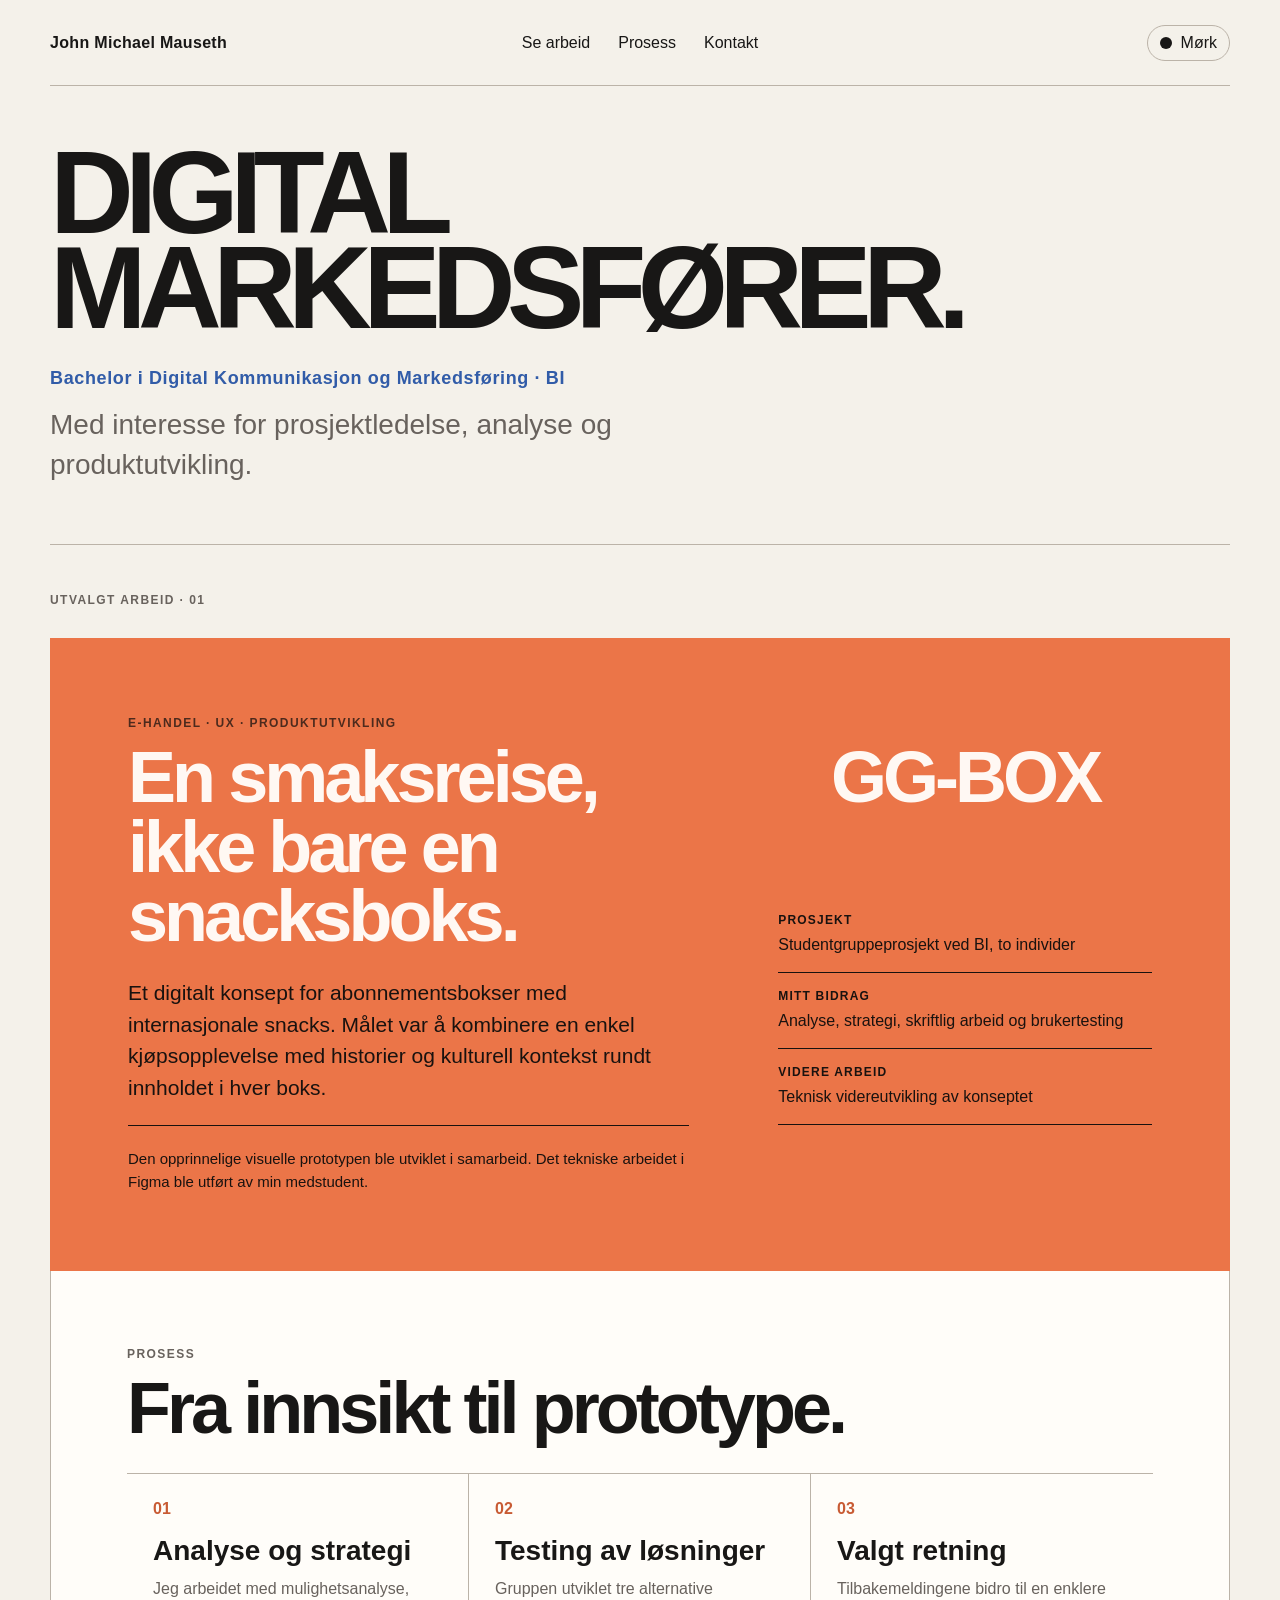
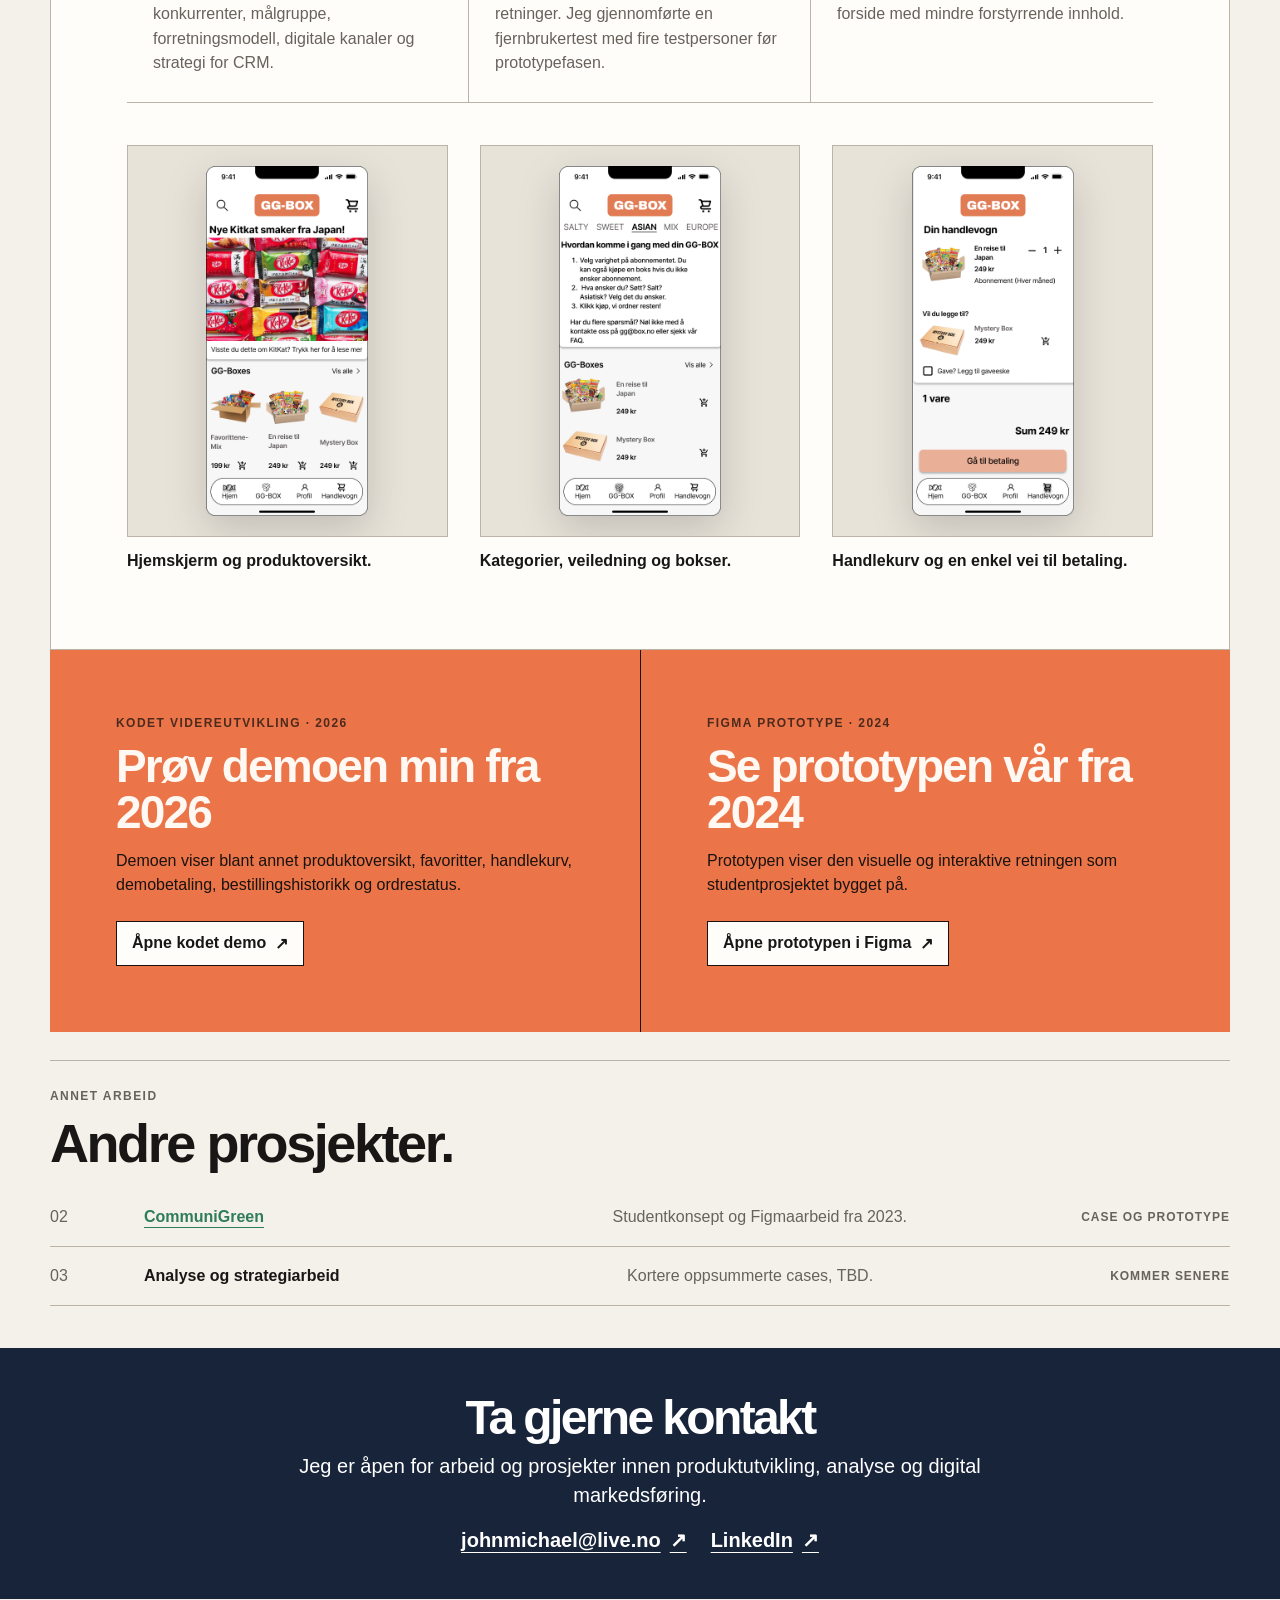
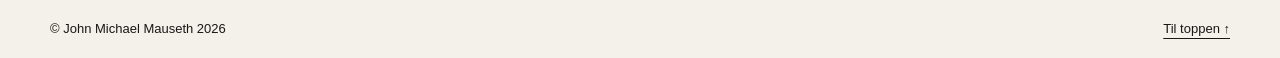
==== index.html @ fc7b93ec "før endring av html" ====
<!DOCTYPE html>
<html lang="no">
<head>
  <meta charset="UTF-8">
  <meta name="viewport" content="width=device-width, initial-scale=1.0">
  <meta name="description" content="Portfolio for John Michael Mauseth, digital markedsfører med interesse for prosjektledelse, analyse og produktutvikling.">
  <title>John Michael Mauseth | Portfolio</title>

  <style>
    :root {
      --background: #f4f1ea;
      --surface: #fffdf9;
      --surface-soft: #e8e3d9;
      --text: #181716;
      --muted: #68625d;
      --line: #bbb3a8;
      --accent: #eb7548;
      --accent-dark: #c85b34;
      --accent-text: #19120f;
      --portfolio-accent: #18243a;
      --portfolio-accent-text: #ffffff;
      --portfolio-highlight: #315ca8;
      --communigreen: #2f7d58;
    }

    * { box-sizing: border-box; }
    html { scroll-behavior: smooth; }
    body { margin: 0; background: var(--background); color: var(--text); font-family: Arial, Helvetica, sans-serif; }
    body.dark-mode { --background: #151414; --surface: #1c1a19; --surface-soft: #2a2725; --text: #f4efeb; --muted: #c7bab2; --line: #4a4440; --accent: #ed794e; --accent-dark: #f08b66; --accent-text: #17110f; --portfolio-accent: #18243a; --portfolio-accent-text: #ffffff; --portfolio-highlight: #9bb5ff; --communigreen: #72c696; }
    a, button { color: inherit; font: inherit; }
    button { cursor: pointer; }
    img { display: block; max-width: 100%; }

    .site-header { display: grid; grid-template-columns: 1fr auto 1fr; align-items: center; gap: 24px; width: min(1180px, calc(100% - 48px)); min-height: 86px; margin: 0 auto; border-bottom: 1px solid var(--line); }
    .site-name { color: var(--text); font-weight: bold; letter-spacing: .02em; text-decoration: none; transition: color 160ms ease; }
    .site-nav { grid-column: 2; display: flex; align-items: center; gap: 28px; }
    .site-nav a, .contact-banner a, .site-footer a { text-decoration-thickness: 1px; text-underline-offset: 5px; }
    .site-nav a { text-decoration-color: transparent; transition: color 160ms ease, text-decoration-color 160ms ease; }
    .site-name:hover, .site-name:focus-visible, .site-nav a:hover, .site-nav a:focus-visible { color: var(--portfolio-highlight); }
    .site-nav a:hover, .site-nav a:focus-visible { text-decoration-color: currentColor; }
    .site-name:focus-visible, .site-nav a:focus-visible { outline: 2px solid var(--portfolio-highlight); outline-offset: 5px; }
    .theme-toggle { grid-column: 3; justify-self: end; display: inline-flex; align-items: center; gap: 9px; border: 1px solid var(--line); border-radius: 999px; background: transparent; padding: 8px 12px; transition: border-color 160ms ease, color 160ms ease; }
    .theme-toggle:hover, .theme-toggle:focus-visible { border-color: var(--portfolio-highlight); color: var(--portfolio-highlight); }
    .theme-icon { display: inline-block; width: 12px; height: 12px; border-radius: 50%; background: var(--text); box-shadow: 7px 0 0 var(--background); }

    .page-shell { width: min(1180px, calc(100% - 48px)); margin: 0 auto; }
    .hero { display: grid; min-height: 420px; align-content: center; padding: 60px 0; border-bottom: 1px solid var(--line); }
    .eyebrow { margin: 0 0 13px; color: var(--muted); font-size: 12px; font-weight: bold; letter-spacing: .12em; text-transform: uppercase; }
    .hero h1 { max-width: 980px; margin: 0; font-size: clamp(52px, 9.6vw, 116px); font-weight: bold; letter-spacing: -.075em; line-height: .82; }
    .hero-degree { max-width: 760px; margin: 30px 0 0; color: var(--portfolio-highlight); font-size: clamp(15px, 1.6vw, 18px); font-weight: bold; letter-spacing: .035em; line-height: 1.4; }
    .hero-intro { max-width: 650px; margin: 14px 0 0; color: var(--muted); font-size: clamp(20px, 2.5vw, 28px); line-height: 1.4; }
    .text-link, .button-link { display: inline-flex; width: fit-content; align-items: center; gap: 9px; font-weight: bold; text-underline-offset: 5px; }

    .work-section { padding: 48px 0 42px; }
    .section-header { display: flex; align-items: flex-end; justify-content: space-between; gap: 30px; margin-bottom: 18px; }
    .section-header h2, .process-heading h3, .contact-banner h2 { margin: 0; font-size: clamp(38px, 6vw, 72px); letter-spacing: -.055em; line-height: .95; }
    .project-intro { display: grid; grid-template-columns: minmax(0, 1.2fr) minmax(300px, .8fr); gap: clamp(40px, 7vw, 90px); padding: clamp(42px, 7vw, 78px); background: var(--accent); color: var(--accent-text); }
    .project-intro .eyebrow, .project-actions .eyebrow, .contact-banner .eyebrow { color: inherit; opacity: .75; }
    .project-intro h3 { max-width: 690px; margin: 0 0 25px; color: #fff8f3; font-size: clamp(38px, 6vw, 72px); letter-spacing: -.055em; line-height: .97; }
    .project-intro-copy > p:not(.eyebrow) { max-width: 650px; margin: 0; font-size: clamp(17px, 2vw, 21px); line-height: 1.5; }
    .project-intro-copy > p.project-credit { margin-top: 22px; padding-top: 22px; border-top: 1px solid currentColor; font-size: 15px; }
    .project-summary { display: flex; min-width: 0; flex-direction: column; }
    .project-summary h2 { margin: 27px 0 0; color: #fff8f3; font-size: clamp(38px, 6vw, 72px); letter-spacing: -.055em; line-height: .95; text-align: center; }
    .project-facts { display: grid; margin: auto 0 68px; }
    .project-facts div { padding: 16px 0; border-bottom: 1px solid currentColor; }
    .project-facts dt { margin-bottom: 6px; font-size: 12px; font-weight: bold; letter-spacing: .1em; text-transform: uppercase; }
    .project-facts dd { margin: 0; line-height: 1.45; }

    .process-section { padding: clamp(42px, 7vw, 76px); border: 1px solid var(--line); border-top: 0; background: var(--surface); }
    .process-heading { margin-bottom: 30px; }
    .process-grid { display: grid; grid-template-columns: repeat(3, 1fr); border-top: 1px solid var(--line); border-bottom: 1px solid var(--line); }
    .process-card { padding: 26px; border-right: 1px solid var(--line); }
    .process-card:last-child { border-right: 0; }
    .process-number { margin: 0; color: var(--accent-dark); font-weight: bold; }
    .process-card h4 { margin: 18px 0 12px; font-size: clamp(21px, 2.5vw, 28px); line-height: 1.05; }
    .process-card p:last-child { margin: 0; color: var(--muted); line-height: 1.55; }

    .prototype-gallery { display: grid; grid-template-columns: repeat(3, 1fr); gap: clamp(16px, 3vw, 32px); margin-top: 42px; }
    .prototype-gallery figure { margin: 0; }
    .prototype-frame { display: grid; min-height: 390px; place-items: center; overflow: hidden; border: 1px solid var(--line); background: var(--surface-soft); padding: 20px; }
    .prototype-frame img { max-height: 350px; object-fit: contain; filter: drop-shadow(0 14px 20px rgb(0 0 0 / 16%)); transition: transform 220ms ease; }
    .prototype-gallery figure:hover img { transform: translateY(-6px) scale(1.025); }
    .prototype-gallery figcaption { padding-top: 13px; font-weight: bold; line-height: 1.4; }

    .project-actions { display: grid; grid-template-columns: repeat(2, 1fr); background: var(--accent); color: var(--accent-text); }
    .project-action { display: flex; min-height: 310px; flex-direction: column; align-items: flex-start; justify-content: flex-start; padding: clamp(36px, 6vw, 66px); }
    .project-action + .project-action { border-left: 1px solid currentColor; }
    .project-action h3 { min-height: 2em; margin: 0 0 14px; color: #fff8f3; font-size: clamp(28px, 4vw, 46px); letter-spacing: -.04em; line-height: 1; }
    .project-action > p:not(.eyebrow) { max-width: 520px; margin: 0 0 24px; line-height: 1.5; }
    .action-links { display: flex; flex-wrap: wrap; gap: 11px; margin-top: auto; }
    .project-action > .button-link { margin-top: auto; }
    .button-link { border: 1px solid var(--accent-text); background: var(--surface); color: var(--text); padding: 12px 15px; text-decoration: none; transition: transform 160ms ease; }
    .button-link:hover, .button-link:focus-visible { transform: translateY(-3px); }

    .project-archive { margin-top: 28px; border-top: 1px solid var(--line); }
    .project-archive-intro { padding: 28px 0 18px; }
    .project-archive-intro h3 { max-width: 760px; margin: 0; font-size: clamp(30px, 5vw, 54px); letter-spacing: -.045em; line-height: 1; }
    .archive-row { display: grid; grid-template-columns: 70px 1fr 1fr auto; gap: 24px; align-items: center; padding: 20px 0; border-bottom: 1px solid var(--line); }
    .archive-row span, .archive-row p { color: var(--muted); }
    .archive-row h4, .archive-row p { margin: 0; }
    .archive-status { font-size: 12px; font-weight: bold; letter-spacing: .08em; text-transform: uppercase; }
    .communigreen-link { color: var(--communigreen); text-decoration-thickness: 1px; text-underline-offset: 5px; }
    .communigreen-link:hover, .communigreen-link:focus-visible { text-decoration-thickness: 2px; }

    .contact-banner { padding: clamp(29px, 4vw, 47px) 24px; background: var(--portfolio-accent); color: var(--portfolio-accent-text); }
    .contact-content { width: min(760px, 100%); margin: 0 auto; text-align: center; }
    .contact-banner h2 { margin-bottom: 12px; font-size: clamp(30px, 4vw, 48px); }
    .contact-intro { max-width: 700px; margin: 0 auto 18px; font-size: clamp(17px, 2vw, 20px); line-height: 1.45; }
    .contact-links { display: flex; flex-wrap: wrap; justify-content: center; gap: 24px; }
    .contact-banner a { display: inline-flex; align-items: center; gap: 9px; font-size: clamp(17px, 2vw, 20px); font-weight: bold; }
    .site-footer { display: flex; justify-content: space-between; gap: 20px; width: min(1180px, calc(100% - 48px)); margin: 0 auto; padding: 22px 0; font-size: 13px; }
    .site-footer p { margin: 0; }

    @media (max-width: 800px) {
      .site-header { grid-template-columns: 1fr auto; padding: 18px 0; }
      .site-nav { grid-column: 1 / 3; grid-row: 2; justify-content: space-between; }
      .theme-toggle { grid-column: 2; grid-row: 1; }
      .hero { min-height: 380px; }
      .project-intro { grid-template-columns: 1fr; }
      .project-summary { padding-top: 6px; }
      .project-summary h2 { margin-top: 0; }
      .project-facts { margin: 30px 0 0; }
      .process-grid, .project-actions { grid-template-columns: 1fr; }
      .process-card { border-right: 0; border-bottom: 1px solid var(--line); }
      .process-card:last-child { border-bottom: 0; }
      .project-action { min-height: 0; }
      .project-action h3 { min-height: 0; }
      .action-links, .project-action > .button-link { margin-top: 0; }
      .project-action + .project-action { border-top: 1px solid currentColor; border-left: 0; }
      .archive-row { grid-template-columns: 50px 1fr; }
      .archive-row p, .archive-status { grid-column: 2; }
    }

    @media (max-width: 580px) {
      .site-header, .page-shell, .site-footer { width: min(100% - 32px, 1180px); }
      .site-nav { gap: 14px; }
      .hero { min-height: 340px; padding: 48px 0; }
      .hero h1 { font-size: clamp(40px, 11.5vw, 46px); }
      .section-header { align-items: flex-start; flex-direction: column; }
      .project-intro, .process-section, .project-action { padding: 30px 22px; }
      .prototype-gallery { grid-template-columns: 1fr; }
      .prototype-frame { min-height: 330px; }
      .site-footer { align-items: flex-start; flex-direction: column; }
    }

    @media (prefers-reduced-motion: reduce) {
      html { scroll-behavior: auto; }
      *, *::before, *::after { transition: none !important; }
    }
  </style>
</head>

<body>
  <header class="site-header">
    <a class="site-name" href="#topp">John Michael Mauseth</a>
    <nav class="site-nav" aria-label="Hovedmeny">
      <a href="#arbeid">Se arbeid</a>
      <a href="#prosess">Prosess</a>
      <a href="#kontakt">Kontakt</a>
    </nav>
    <button class="theme-toggle" id="theme-toggle" type="button" aria-pressed="false" aria-label="Bytt til mørk modus">
      <span class="theme-icon" aria-hidden="true"></span>
      <span id="theme-label">Mørk</span>
    </button>
  </header>

  <main>
    <div class="page-shell">
      <section class="hero" id="topp">
        <h1>DIGITAL<br>MARKEDSFØRER.</h1>
        <p class="hero-degree">Bachelor i Digital Kommunikasjon og Markedsføring · BI</p>
        <p class="hero-intro">Med interesse for prosjektledelse, analyse og produktutvikling.</p>
      </section>

      <section class="work-section" id="arbeid" aria-labelledby="work-title">
        <header class="section-header">
          <div>
            <p class="eyebrow">Utvalgt arbeid · 01</p>
          </div>
        </header>

        <article class="featured-project">
          <section class="project-intro">
            <div class="project-intro-copy">
              <p class="eyebrow">E-handel · UX · Produktutvikling</p>
              <h3>En smaksreise, ikke bare en snacksboks.</h3>
              <p>Et digitalt konsept for abonnementsbokser med internasjonale snacks. Målet var å kombinere en enkel kjøpsopplevelse med historier og kulturell kontekst rundt innholdet i hver boks.</p>
              <p class="project-credit">Den opprinnelige visuelle prototypen ble utviklet i samarbeid. Det tekniske arbeidet i Figma ble utført av min medstudent.</p>
            </div>
            <div class="project-summary">
              <h2 id="work-title">GG-BOX</h2>
              <dl class="project-facts">
                <div><dt>Prosjekt</dt><dd>Studentgruppeprosjekt ved BI, to individer</dd></div>
                <div><dt>Mitt bidrag</dt><dd>Analyse, strategi, skriftlig arbeid og brukertesting</dd></div>
                <div><dt>Videre arbeid</dt><dd>Teknisk videreutvikling av konseptet</dd></div>
              </dl>
            </div>
          </section>

          <section class="process-section" id="prosess" aria-labelledby="process-title">
            <header class="process-heading">
              <p class="eyebrow">Prosess</p>
              <h3 id="process-title">Fra innsikt til prototype.</h3>
            </header>
            <div class="process-grid">
              <article class="process-card">
                <p class="process-number">01</p>
                <h4>Analyse og strategi</h4>
                <p>Jeg arbeidet med mulighetsanalyse, konkurrenter, målgruppe, forretningsmodell, digitale kanaler og strategi for CRM.</p>
              </article>
              <article class="process-card">
                <p class="process-number">02</p>
                <h4>Testing av løsninger</h4>
                <p>Gruppen utviklet tre alternative retninger. Jeg gjennomførte en fjernbrukertest med fire testpersoner før prototypefasen.</p>
              </article>
              <article class="process-card">
                <p class="process-number">03</p>
                <h4>Valgt retning</h4>
                <p>Tilbakemeldingene bidro til en enklere forside med mindre forstyrrende innhold.</p>
              </article>
            </div>

            <div class="prototype-gallery">
              <figure>
                <div class="prototype-frame"><img src="images/gg-box/gg-box-home.png" alt="GG-BOX hjemskjerm med snacks og produktoversikt"></div>
                <figcaption>Hjemskjerm og produktoversikt.</figcaption>
              </figure>
              <figure>
                <div class="prototype-frame"><img src="images/gg-box/gg-box-products.png" alt="GG-BOX side med kategorier og oversikt over bokser"></div>
                <figcaption>Kategorier, veiledning og bokser.</figcaption>
              </figure>
              <figure>
                <div class="prototype-frame"><img src="images/gg-box/gg-box-cart.png" alt="GG-BOX handlekurv med valgt boks og betalingsknapp"></div>
                <figcaption>Handlekurv og en enkel vei til betaling.</figcaption>
              </figure>
            </div>
          </section>

          <section class="project-actions" aria-label="Utforsk GG-BOX">
            <div class="project-action">
              <p class="eyebrow">Kodet videreutvikling · 2026</p>
              <h3>Prøv demoen min fra 2026</h3>
              <p>Demoen viser blant annet produktoversikt, favoritter, handlekurv, demobetaling, bestillingshistorikk og ordrestatus.</p>
              <div class="action-links">
                <a class="button-link" href="gg-box-demo.html">Åpne kodet demo <span aria-hidden="true">↗</span></a>
              </div>
            </div>
            <div class="project-action">
              <p class="eyebrow">Figma Prototype · 2024</p>
              <h3>Se prototypen vår fra 2024</h3>
              <p>Prototypen viser den visuelle og interaktive retningen som studentprosjektet bygget på.</p>
              <a class="button-link" href="https://www.figma.com/proto/B8Nljj8J2S9GVn3tpiwhSi/GG-box?page-id=0%3A1&amp;type=design&amp;node-id=10-591&amp;viewport=385%2C246%2C0.19&amp;t=UmJJXdYugID6brFg-1&amp;scaling=min-zoom&amp;starting-point-node-id=10%3A574&amp;mode=design" target="_blank" rel="noreferrer">Åpne prototypen i Figma <span aria-hidden="true">↗</span></a>
            </div>
          </section>
        </article>

        <section class="project-archive" id="project-archive" aria-labelledby="archive-title">
          <div class="project-archive-intro">
            <p class="eyebrow">Annet arbeid</p>
            <h3 id="archive-title">Andre prosjekter.</h3>
          </div>
          <article class="archive-row">
            <span>02</span>
            <h4><a class="communigreen-link" href="communigreen.html">CommuniGreen</a></h4>
            <p>Studentkonsept og Figmaarbeid fra 2023.</p>
            <span class="archive-status">Case og prototype</span>
          </article>
          <article class="archive-row">
            <span>03</span>
            <h4>Analyse og strategiarbeid</h4>
            <p>Kortere oppsummerte cases, TBD.</p>
            <span class="archive-status">Kommer senere</span>
          </article>
        </section>
      </section>
    </div>

    <section class="contact-banner" id="kontakt">
      <div class="contact-content">
        <h2>Ta gjerne kontakt</h2>
        <p class="contact-intro">
          Jeg er åpen for arbeid og prosjekter innen produktutvikling, analyse
          og digital markedsføring.
        </p>
        <div class="contact-links">
          <a href="mailto:johnmichael@live.no">johnmichael@live.no <span aria-hidden="true">↗</span></a>
          <a href="https://www.linkedin.com/" target="_blank" rel="noreferrer">LinkedIn <span aria-hidden="true">↗</span></a>
        </div>
      </div>
    </section>
  </main>

  <footer class="site-footer">
    <p>© John Michael Mauseth 2026</p>
    <a href="#topp">Til toppen ↑</a>
  </footer>

  <script>
    (() => {
      const themeToggle = document.getElementById("theme-toggle");
      const themeLabel = document.getElementById("theme-label");
      const savedTheme = localStorage.getItem("portfolio-theme");

      function setTheme(isDark) {
        document.body.classList.toggle("dark-mode", isDark);
        themeToggle.setAttribute("aria-pressed", String(isDark));
        themeToggle.setAttribute("aria-label", isDark ? "Bytt til lys modus" : "Bytt til mørk modus");
        themeLabel.textContent = isDark ? "Lys" : "Mørk";
      }

      setTheme(savedTheme ? savedTheme === "dark" : window.matchMedia("(prefers-color-scheme: dark)").matches);

      themeToggle.addEventListener("click", () => {
        const isDark = !document.body.classList.contains("dark-mode");
        setTheme(isDark);
        localStorage.setItem("portfolio-theme", isDark ? "dark" : "light");
      });
    })();
  </script>
</body>
</html>
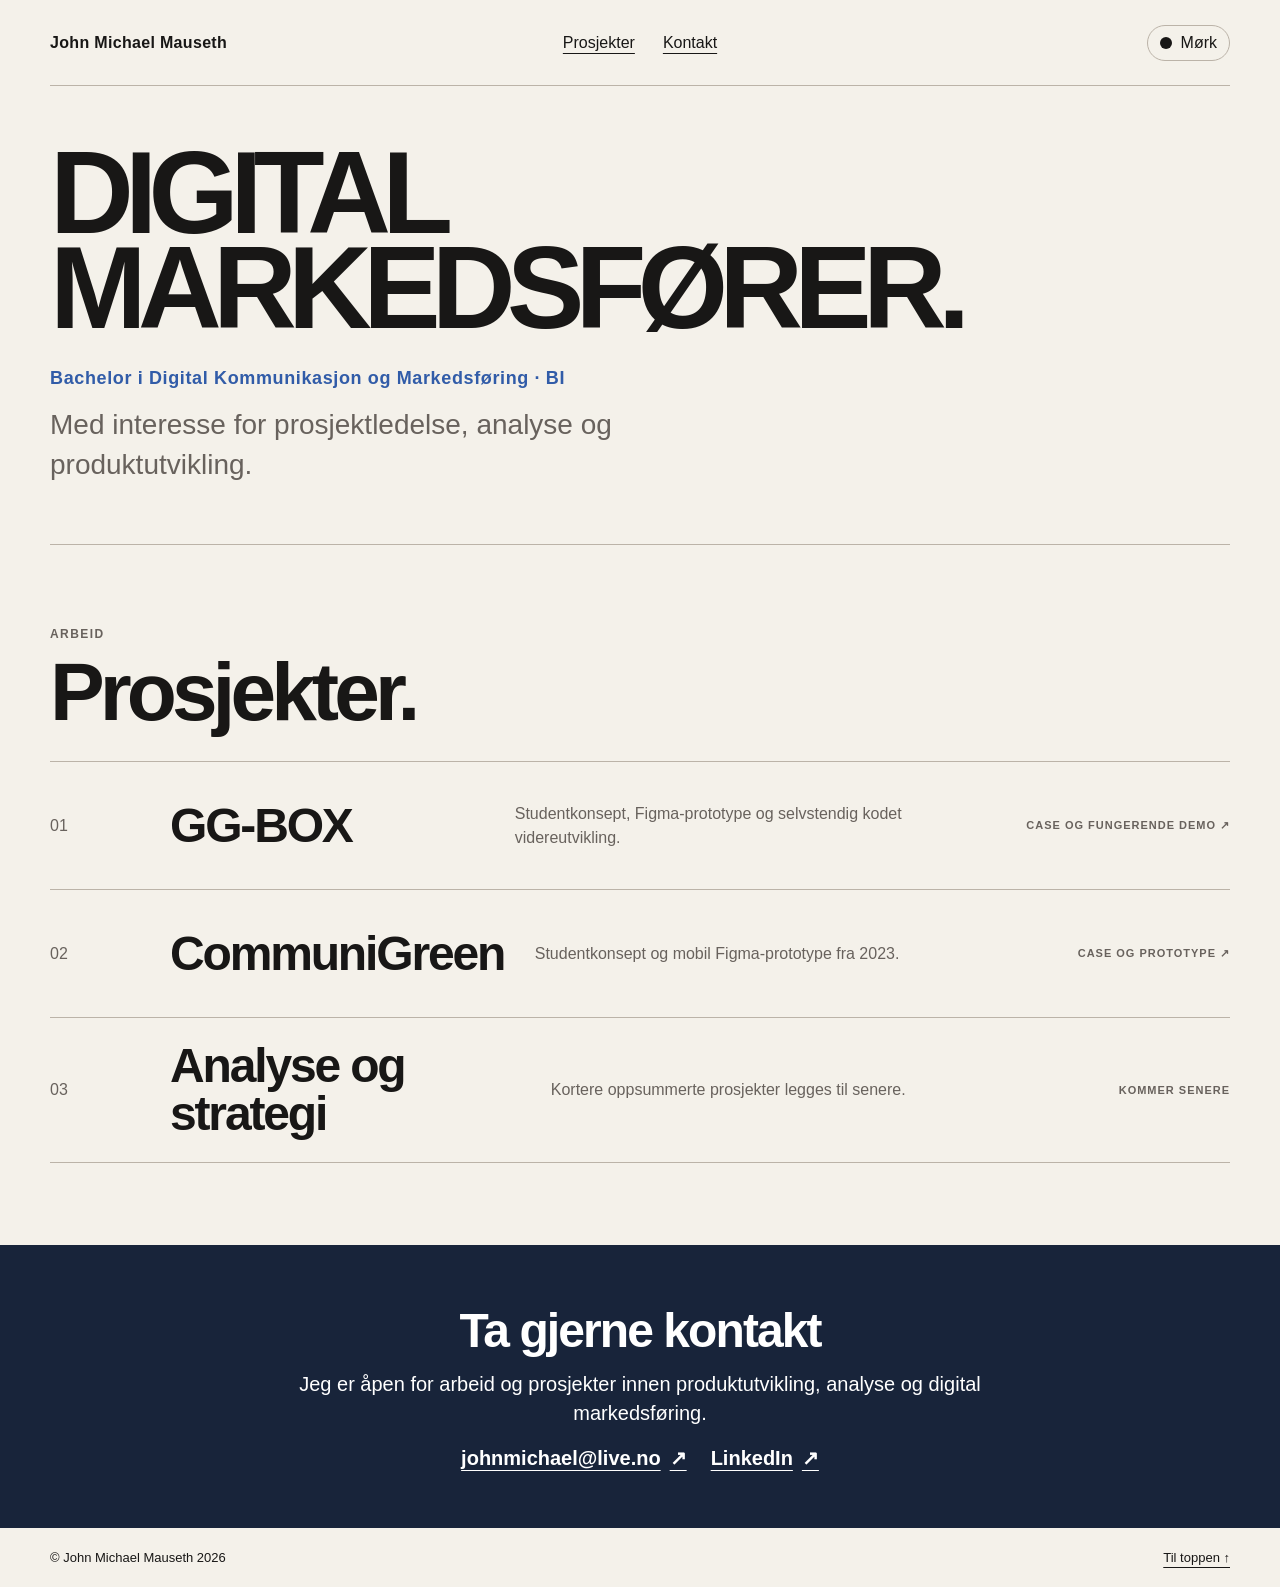
==== commit d8fa6dc0: "Omstrukturering" ====
--- a/index.html
+++ b/index.html
@@ -5,106 +5,57 @@
   <meta name="viewport" content="width=device-width, initial-scale=1.0">
   <meta name="description" content="Portfolio for John Michael Mauseth, digital markedsfører med interesse for prosjektledelse, analyse og produktutvikling.">
   <title>John Michael Mauseth | Portfolio</title>
-
   <style>
     :root {
       --background: #f4f1ea;
       --surface: #fffdf9;
-      --surface-soft: #e8e3d9;
       --text: #181716;
       --muted: #68625d;
       --line: #bbb3a8;
-      --accent: #eb7548;
-      --accent-dark: #c85b34;
-      --accent-text: #19120f;
-      --portfolio-accent: #18243a;
-      --portfolio-accent-text: #ffffff;
-      --portfolio-highlight: #315ca8;
-      --communigreen: #2f7d58;
+      --blue: #18243a;
+      --blue-highlight: #315ca8;
+      --orange: #c85b34;
+      --green: #2f7049;
     }
-
     * { box-sizing: border-box; }
     html { scroll-behavior: smooth; }
     body { margin: 0; background: var(--background); color: var(--text); font-family: Arial, Helvetica, sans-serif; }
-    body.dark-mode { --background: #151414; --surface: #1c1a19; --surface-soft: #2a2725; --text: #f4efeb; --muted: #c7bab2; --line: #4a4440; --accent: #ed794e; --accent-dark: #f08b66; --accent-text: #17110f; --portfolio-accent: #18243a; --portfolio-accent-text: #ffffff; --portfolio-highlight: #9bb5ff; --communigreen: #72c696; }
+    body.dark-mode { --background: #151414; --surface: #1c1a19; --text: #f4efeb; --muted: #c7bab2; --line: #4a4440; --blue-highlight: #9bb5ff; --orange: #ed794e; --green: #72c696; }
     a, button { color: inherit; font: inherit; }
     button { cursor: pointer; }
-    img { display: block; max-width: 100%; }
 
     .site-header { display: grid; grid-template-columns: 1fr auto 1fr; align-items: center; gap: 24px; width: min(1180px, calc(100% - 48px)); min-height: 86px; margin: 0 auto; border-bottom: 1px solid var(--line); }
-    .site-name { color: var(--text); font-weight: bold; letter-spacing: .02em; text-decoration: none; transition: color 160ms ease; }
-    .site-nav { grid-column: 2; display: flex; align-items: center; gap: 28px; }
+    .site-name { font-weight: bold; letter-spacing: .02em; text-decoration: none; }
+    .site-nav { display: flex; grid-column: 2; gap: 28px; }
     .site-nav a, .contact-banner a, .site-footer a { text-decoration-thickness: 1px; text-underline-offset: 5px; }
-    .site-nav a { text-decoration-color: transparent; transition: color 160ms ease, text-decoration-color 160ms ease; }
-    .site-name:hover, .site-name:focus-visible, .site-nav a:hover, .site-nav a:focus-visible { color: var(--portfolio-highlight); }
-    .site-nav a:hover, .site-nav a:focus-visible { text-decoration-color: currentColor; }
-    .site-name:focus-visible, .site-nav a:focus-visible { outline: 2px solid var(--portfolio-highlight); outline-offset: 5px; }
-    .theme-toggle { grid-column: 3; justify-self: end; display: inline-flex; align-items: center; gap: 9px; border: 1px solid var(--line); border-radius: 999px; background: transparent; padding: 8px 12px; transition: border-color 160ms ease, color 160ms ease; }
-    .theme-toggle:hover, .theme-toggle:focus-visible { border-color: var(--portfolio-highlight); color: var(--portfolio-highlight); }
-    .theme-icon { display: inline-block; width: 12px; height: 12px; border-radius: 50%; background: var(--text); box-shadow: 7px 0 0 var(--background); }
+    .site-name:hover, .site-name:focus-visible, .site-nav a:hover, .site-nav a:focus-visible { color: var(--blue-highlight); }
+    .theme-toggle { display: inline-flex; grid-column: 3; justify-self: end; align-items: center; gap: 9px; border: 1px solid var(--line); border-radius: 999px; background: transparent; padding: 8px 12px; }
+    .theme-toggle:hover, .theme-toggle:focus-visible { border-color: var(--blue-highlight); color: var(--blue-highlight); }
+    .theme-icon { width: 12px; height: 12px; border-radius: 50%; background: var(--text); box-shadow: 7px 0 0 var(--background); }
 
     .page-shell { width: min(1180px, calc(100% - 48px)); margin: 0 auto; }
     .hero { display: grid; min-height: 420px; align-content: center; padding: 60px 0; border-bottom: 1px solid var(--line); }
+    .hero h1 { max-width: 980px; margin: 0; font-size: clamp(52px, 9.6vw, 116px); letter-spacing: -.075em; line-height: .82; }
+    .hero-degree { max-width: 760px; margin: 30px 0 0; color: var(--blue-highlight); font-size: clamp(15px, 1.6vw, 18px); font-weight: bold; letter-spacing: .035em; line-height: 1.4; }
+    .hero-intro { max-width: 650px; margin: 14px 0 0; color: var(--muted); font-size: clamp(20px, 2.5vw, 28px); line-height: 1.4; }
+
+    .projects { padding: clamp(48px, 7vw, 82px) 0; }
     .eyebrow { margin: 0 0 13px; color: var(--muted); font-size: 12px; font-weight: bold; letter-spacing: .12em; text-transform: uppercase; }
-    .hero h1 { max-width: 980px; margin: 0; font-size: clamp(52px, 9.6vw, 116px); font-weight: bold; letter-spacing: -.075em; line-height: .82; }
-    .hero-degree { max-width: 760px; margin: 30px 0 0; color: var(--portfolio-highlight); font-size: clamp(15px, 1.6vw, 18px); font-weight: bold; letter-spacing: .035em; line-height: 1.4; }
-    .hero-intro { max-width: 650px; margin: 14px 0 0; color: var(--muted); font-size: clamp(20px, 2.5vw, 28px); line-height: 1.4; }
-    .text-link, .button-link { display: inline-flex; width: fit-content; align-items: center; gap: 9px; font-weight: bold; text-underline-offset: 5px; }
+    .projects-heading { margin: 0 0 32px; font-size: clamp(42px, 7vw, 82px); letter-spacing: -.06em; line-height: .92; }
+    .project-list { border-top: 1px solid var(--line); }
+    .project-row { display: grid; grid-template-columns: 72px minmax(220px, .8fr) minmax(280px, 1.25fr) auto; gap: clamp(18px, 4vw, 48px); align-items: center; min-height: 128px; border-bottom: 1px solid var(--line); padding: 24px 0; text-decoration: none; }
+    .project-row[href] { transition: padding 180ms ease, color 180ms ease; }
+    .project-row[href]:hover, .project-row[href]:focus-visible { padding-right: 16px; padding-left: 16px; outline: 0; }
+    .project-number, .project-description, .project-status { color: var(--muted); }
+    .project-title { margin: 0; font-size: clamp(29px, 4vw, 48px); letter-spacing: -.045em; line-height: 1; }
+    .project-description { margin: 0; line-height: 1.5; }
+    .project-status { font-size: 11px; font-weight: bold; letter-spacing: .09em; text-align: right; text-transform: uppercase; }
+    .ggbox-row:hover .project-title, .ggbox-row:focus-visible .project-title { color: var(--orange); }
+    .communigreen-row:hover .project-title, .communigreen-row:focus-visible .project-title { color: var(--green); }
 
-    .work-section { padding: 48px 0 42px; }
-    .section-header { display: flex; align-items: flex-end; justify-content: space-between; gap: 30px; margin-bottom: 18px; }
-    .section-header h2, .process-heading h3, .contact-banner h2 { margin: 0; font-size: clamp(38px, 6vw, 72px); letter-spacing: -.055em; line-height: .95; }
-    .project-intro { display: grid; grid-template-columns: minmax(0, 1.2fr) minmax(300px, .8fr); gap: clamp(40px, 7vw, 90px); padding: clamp(42px, 7vw, 78px); background: var(--accent); color: var(--accent-text); }
-    .project-intro .eyebrow, .project-actions .eyebrow, .contact-banner .eyebrow { color: inherit; opacity: .75; }
-    .project-intro h3 { max-width: 690px; margin: 0 0 25px; color: #fff8f3; font-size: clamp(38px, 6vw, 72px); letter-spacing: -.055em; line-height: .97; }
-    .project-intro-copy > p:not(.eyebrow) { max-width: 650px; margin: 0; font-size: clamp(17px, 2vw, 21px); line-height: 1.5; }
-    .project-intro-copy > p.project-credit { margin-top: 22px; padding-top: 22px; border-top: 1px solid currentColor; font-size: 15px; }
-    .project-summary { display: flex; min-width: 0; flex-direction: column; }
-    .project-summary h2 { margin: 27px 0 0; color: #fff8f3; font-size: clamp(38px, 6vw, 72px); letter-spacing: -.055em; line-height: .95; text-align: center; }
-    .project-facts { display: grid; margin: auto 0 68px; }
-    .project-facts div { padding: 16px 0; border-bottom: 1px solid currentColor; }
-    .project-facts dt { margin-bottom: 6px; font-size: 12px; font-weight: bold; letter-spacing: .1em; text-transform: uppercase; }
-    .project-facts dd { margin: 0; line-height: 1.45; }
-
-    .process-section { padding: clamp(42px, 7vw, 76px); border: 1px solid var(--line); border-top: 0; background: var(--surface); }
-    .process-heading { margin-bottom: 30px; }
-    .process-grid { display: grid; grid-template-columns: repeat(3, 1fr); border-top: 1px solid var(--line); border-bottom: 1px solid var(--line); }
-    .process-card { padding: 26px; border-right: 1px solid var(--line); }
-    .process-card:last-child { border-right: 0; }
-    .process-number { margin: 0; color: var(--accent-dark); font-weight: bold; }
-    .process-card h4 { margin: 18px 0 12px; font-size: clamp(21px, 2.5vw, 28px); line-height: 1.05; }
-    .process-card p:last-child { margin: 0; color: var(--muted); line-height: 1.55; }
-
-    .prototype-gallery { display: grid; grid-template-columns: repeat(3, 1fr); gap: clamp(16px, 3vw, 32px); margin-top: 42px; }
-    .prototype-gallery figure { margin: 0; }
-    .prototype-frame { display: grid; min-height: 390px; place-items: center; overflow: hidden; border: 1px solid var(--line); background: var(--surface-soft); padding: 20px; }
-    .prototype-frame img { max-height: 350px; object-fit: contain; filter: drop-shadow(0 14px 20px rgb(0 0 0 / 16%)); transition: transform 220ms ease; }
-    .prototype-gallery figure:hover img { transform: translateY(-6px) scale(1.025); }
-    .prototype-gallery figcaption { padding-top: 13px; font-weight: bold; line-height: 1.4; }
-
-    .project-actions { display: grid; grid-template-columns: repeat(2, 1fr); background: var(--accent); color: var(--accent-text); }
-    .project-action { display: flex; min-height: 310px; flex-direction: column; align-items: flex-start; justify-content: flex-start; padding: clamp(36px, 6vw, 66px); }
-    .project-action + .project-action { border-left: 1px solid currentColor; }
-    .project-action h3 { min-height: 2em; margin: 0 0 14px; color: #fff8f3; font-size: clamp(28px, 4vw, 46px); letter-spacing: -.04em; line-height: 1; }
-    .project-action > p:not(.eyebrow) { max-width: 520px; margin: 0 0 24px; line-height: 1.5; }
-    .action-links { display: flex; flex-wrap: wrap; gap: 11px; margin-top: auto; }
-    .project-action > .button-link { margin-top: auto; }
-    .button-link { border: 1px solid var(--accent-text); background: var(--surface); color: var(--text); padding: 12px 15px; text-decoration: none; transition: transform 160ms ease; }
-    .button-link:hover, .button-link:focus-visible { transform: translateY(-3px); }
-
-    .project-archive { margin-top: 28px; border-top: 1px solid var(--line); }
-    .project-archive-intro { padding: 28px 0 18px; }
-    .project-archive-intro h3 { max-width: 760px; margin: 0; font-size: clamp(30px, 5vw, 54px); letter-spacing: -.045em; line-height: 1; }
-    .archive-row { display: grid; grid-template-columns: 70px 1fr 1fr auto; gap: 24px; align-items: center; padding: 20px 0; border-bottom: 1px solid var(--line); }
-    .archive-row span, .archive-row p { color: var(--muted); }
-    .archive-row h4, .archive-row p { margin: 0; }
-    .archive-status { font-size: 12px; font-weight: bold; letter-spacing: .08em; text-transform: uppercase; }
-    .communigreen-link { color: var(--communigreen); text-decoration-thickness: 1px; text-underline-offset: 5px; }
-    .communigreen-link:hover, .communigreen-link:focus-visible { text-decoration-thickness: 2px; }
-
-    .contact-banner { padding: clamp(29px, 4vw, 47px) 24px; background: var(--portfolio-accent); color: var(--portfolio-accent-text); }
+    .contact-banner { padding: clamp(34px, 5vw, 58px) 24px; background: var(--blue); color: white; }
     .contact-content { width: min(760px, 100%); margin: 0 auto; text-align: center; }
-    .contact-banner h2 { margin-bottom: 12px; font-size: clamp(30px, 4vw, 48px); }
+    .contact-banner h2 { margin: 0 0 12px; font-size: clamp(30px, 4vw, 48px); letter-spacing: -.04em; }
     .contact-intro { max-width: 700px; margin: 0 auto 18px; font-size: clamp(17px, 2vw, 20px); line-height: 1.45; }
     .contact-links { display: flex; flex-wrap: wrap; justify-content: center; gap: 24px; }
     .contact-banner a { display: inline-flex; align-items: center; gap: 9px; font-size: clamp(17px, 2vw, 20px); font-weight: bold; }
@@ -115,34 +66,17 @@
       .site-header { grid-template-columns: 1fr auto; padding: 18px 0; }
       .site-nav { grid-column: 1 / 3; grid-row: 2; justify-content: space-between; }
       .theme-toggle { grid-column: 2; grid-row: 1; }
-      .hero { min-height: 380px; }
-      .project-intro { grid-template-columns: 1fr; }
-      .project-summary { padding-top: 6px; }
-      .project-summary h2 { margin-top: 0; }
-      .project-facts { margin: 30px 0 0; }
-      .process-grid, .project-actions { grid-template-columns: 1fr; }
-      .process-card { border-right: 0; border-bottom: 1px solid var(--line); }
-      .process-card:last-child { border-bottom: 0; }
-      .project-action { min-height: 0; }
-      .project-action h3 { min-height: 0; }
-      .action-links, .project-action > .button-link { margin-top: 0; }
-      .project-action + .project-action { border-top: 1px solid currentColor; border-left: 0; }
-      .archive-row { grid-template-columns: 50px 1fr; }
-      .archive-row p, .archive-status { grid-column: 2; }
+      .project-row { grid-template-columns: 48px 1fr; }
+      .project-description, .project-status { grid-column: 2; text-align: left; }
     }
-
     @media (max-width: 580px) {
       .site-header, .page-shell, .site-footer { width: min(100% - 32px, 1180px); }
-      .site-nav { gap: 14px; }
+      .site-nav { gap: 16px; }
       .hero { min-height: 340px; padding: 48px 0; }
       .hero h1 { font-size: clamp(40px, 11.5vw, 46px); }
-      .section-header { align-items: flex-start; flex-direction: column; }
-      .project-intro, .process-section, .project-action { padding: 30px 22px; }
-      .prototype-gallery { grid-template-columns: 1fr; }
-      .prototype-frame { min-height: 330px; }
+      .project-row { min-height: 0; padding: 25px 0; }
       .site-footer { align-items: flex-start; flex-direction: column; }
     }
-
     @media (prefers-reduced-motion: reduce) {
       html { scroll-behavior: auto; }
       *, *::before, *::after { transition: none !important; }
@@ -154,8 +88,7 @@
   <header class="site-header">
     <a class="site-name" href="#topp">John Michael Mauseth</a>
     <nav class="site-nav" aria-label="Hovedmeny">
-      <a href="#arbeid">Se arbeid</a>
-      <a href="#prosess">Prosess</a>
+      <a href="#prosjekter">Prosjekter</a>
       <a href="#kontakt">Kontakt</a>
     </nav>
     <button class="theme-toggle" id="theme-toggle" type="button" aria-pressed="false" aria-label="Bytt til mørk modus">
@@ -172,116 +105,36 @@
         <p class="hero-intro">Med interesse for prosjektledelse, analyse og produktutvikling.</p>
       </section>
 
-      <section class="work-section" id="arbeid" aria-labelledby="work-title">
-        <header class="section-header">
-          <div>
-            <p class="eyebrow">Utvalgt arbeid · 01</p>
-          </div>
-        </header>
-
-        <article class="featured-project">
-          <section class="project-intro">
-            <div class="project-intro-copy">
-              <p class="eyebrow">E-handel · UX · Produktutvikling</p>
-              <h3>En smaksreise, ikke bare en snacksboks.</h3>
-              <p>Et digitalt konsept for abonnementsbokser med internasjonale snacks. Målet var å kombinere en enkel kjøpsopplevelse med historier og kulturell kontekst rundt innholdet i hver boks.</p>
-              <p class="project-credit">Den opprinnelige visuelle prototypen ble utviklet i samarbeid. Det tekniske arbeidet i Figma ble utført av min medstudent.</p>
-            </div>
-            <div class="project-summary">
-              <h2 id="work-title">GG-BOX</h2>
-              <dl class="project-facts">
-                <div><dt>Prosjekt</dt><dd>Studentgruppeprosjekt ved BI, to individer</dd></div>
-                <div><dt>Mitt bidrag</dt><dd>Analyse, strategi, skriftlig arbeid og brukertesting</dd></div>
-                <div><dt>Videre arbeid</dt><dd>Teknisk videreutvikling av konseptet</dd></div>
-              </dl>
-            </div>
-          </section>
-
-          <section class="process-section" id="prosess" aria-labelledby="process-title">
-            <header class="process-heading">
-              <p class="eyebrow">Prosess</p>
-              <h3 id="process-title">Fra innsikt til prototype.</h3>
-            </header>
-            <div class="process-grid">
-              <article class="process-card">
-                <p class="process-number">01</p>
-                <h4>Analyse og strategi</h4>
-                <p>Jeg arbeidet med mulighetsanalyse, konkurrenter, målgruppe, forretningsmodell, digitale kanaler og strategi for CRM.</p>
-              </article>
-              <article class="process-card">
-                <p class="process-number">02</p>
-                <h4>Testing av løsninger</h4>
-                <p>Gruppen utviklet tre alternative retninger. Jeg gjennomførte en fjernbrukertest med fire testpersoner før prototypefasen.</p>
-              </article>
-              <article class="process-card">
-                <p class="process-number">03</p>
-                <h4>Valgt retning</h4>
-                <p>Tilbakemeldingene bidro til en enklere forside med mindre forstyrrende innhold.</p>
-              </article>
-            </div>
-
-            <div class="prototype-gallery">
-              <figure>
-                <div class="prototype-frame"><img src="images/gg-box/gg-box-home.png" alt="GG-BOX hjemskjerm med snacks og produktoversikt"></div>
-                <figcaption>Hjemskjerm og produktoversikt.</figcaption>
-              </figure>
-              <figure>
-                <div class="prototype-frame"><img src="images/gg-box/gg-box-products.png" alt="GG-BOX side med kategorier og oversikt over bokser"></div>
-                <figcaption>Kategorier, veiledning og bokser.</figcaption>
-              </figure>
-              <figure>
-                <div class="prototype-frame"><img src="images/gg-box/gg-box-cart.png" alt="GG-BOX handlekurv med valgt boks og betalingsknapp"></div>
-                <figcaption>Handlekurv og en enkel vei til betaling.</figcaption>
-              </figure>
-            </div>
-          </section>
-
-          <section class="project-actions" aria-label="Utforsk GG-BOX">
-            <div class="project-action">
-              <p class="eyebrow">Kodet videreutvikling · 2026</p>
-              <h3>Prøv demoen min fra 2026</h3>
-              <p>Demoen viser blant annet produktoversikt, favoritter, handlekurv, demobetaling, bestillingshistorikk og ordrestatus.</p>
-              <div class="action-links">
-                <a class="button-link" href="gg-box-demo.html">Åpne kodet demo <span aria-hidden="true">↗</span></a>
-              </div>
-            </div>
-            <div class="project-action">
-              <p class="eyebrow">Figma Prototype · 2024</p>
-              <h3>Se prototypen vår fra 2024</h3>
-              <p>Prototypen viser den visuelle og interaktive retningen som studentprosjektet bygget på.</p>
-              <a class="button-link" href="https://www.figma.com/proto/B8Nljj8J2S9GVn3tpiwhSi/GG-box?page-id=0%3A1&amp;type=design&amp;node-id=10-591&amp;viewport=385%2C246%2C0.19&amp;t=UmJJXdYugID6brFg-1&amp;scaling=min-zoom&amp;starting-point-node-id=10%3A574&amp;mode=design" target="_blank" rel="noreferrer">Åpne prototypen i Figma <span aria-hidden="true">↗</span></a>
-            </div>
-          </section>
-        </article>
-
-        <section class="project-archive" id="project-archive" aria-labelledby="archive-title">
-          <div class="project-archive-intro">
-            <p class="eyebrow">Annet arbeid</p>
-            <h3 id="archive-title">Andre prosjekter.</h3>
-          </div>
-          <article class="archive-row">
-            <span>02</span>
-            <h4><a class="communigreen-link" href="communigreen.html">CommuniGreen</a></h4>
-            <p>Studentkonsept og Figmaarbeid fra 2023.</p>
-            <span class="archive-status">Case og prototype</span>
+      <section class="projects" id="prosjekter" aria-labelledby="projects-title">
+        <p class="eyebrow">Arbeid</p>
+        <h2 class="projects-heading" id="projects-title">Prosjekter.</h2>
+        <div class="project-list">
+          <a class="project-row ggbox-row" href="gg-box.html">
+            <span class="project-number">01</span>
+            <h3 class="project-title">GG-BOX</h3>
+            <p class="project-description">Studentkonsept, Figma-prototype og selvstendig kodet videreutvikling.</p>
+            <span class="project-status">Case og fungerende demo ↗</span>
+          </a>
+          <a class="project-row communigreen-row" href="communigreen.html">
+            <span class="project-number">02</span>
+            <h3 class="project-title">CommuniGreen</h3>
+            <p class="project-description">Studentkonsept og mobil Figma-prototype fra 2023.</p>
+            <span class="project-status">Case og prototype ↗</span>
+          </a>
+          <article class="project-row">
+            <span class="project-number">03</span>
+            <h3 class="project-title">Analyse og strategi</h3>
+            <p class="project-description">Kortere oppsummerte prosjekter legges til senere.</p>
+            <span class="project-status">Kommer senere</span>
           </article>
-          <article class="archive-row">
-            <span>03</span>
-            <h4>Analyse og strategiarbeid</h4>
-            <p>Kortere oppsummerte cases, TBD.</p>
-            <span class="archive-status">Kommer senere</span>
-          </article>
-        </section>
+        </div>
       </section>
     </div>
 
     <section class="contact-banner" id="kontakt">
       <div class="contact-content">
         <h2>Ta gjerne kontakt</h2>
-        <p class="contact-intro">
-          Jeg er åpen for arbeid og prosjekter innen produktutvikling, analyse
-          og digital markedsføring.
-        </p>
+        <p class="contact-intro">Jeg er åpen for arbeid og prosjekter innen produktutvikling, analyse og digital markedsføring.</p>
         <div class="contact-links">
           <a href="mailto:johnmichael@live.no">johnmichael@live.no <span aria-hidden="true">↗</span></a>
           <a href="https://www.linkedin.com/" target="_blank" rel="noreferrer">LinkedIn <span aria-hidden="true">↗</span></a>
@@ -300,16 +153,13 @@
       const themeToggle = document.getElementById("theme-toggle");
       const themeLabel = document.getElementById("theme-label");
       const savedTheme = localStorage.getItem("portfolio-theme");
-
       function setTheme(isDark) {
         document.body.classList.toggle("dark-mode", isDark);
         themeToggle.setAttribute("aria-pressed", String(isDark));
         themeToggle.setAttribute("aria-label", isDark ? "Bytt til lys modus" : "Bytt til mørk modus");
         themeLabel.textContent = isDark ? "Lys" : "Mørk";
       }
-
       setTheme(savedTheme ? savedTheme === "dark" : window.matchMedia("(prefers-color-scheme: dark)").matches);
-
       themeToggle.addEventListener("click", () => {
         const isDark = !document.body.classList.contains("dark-mode");
         setTheme(isDark);
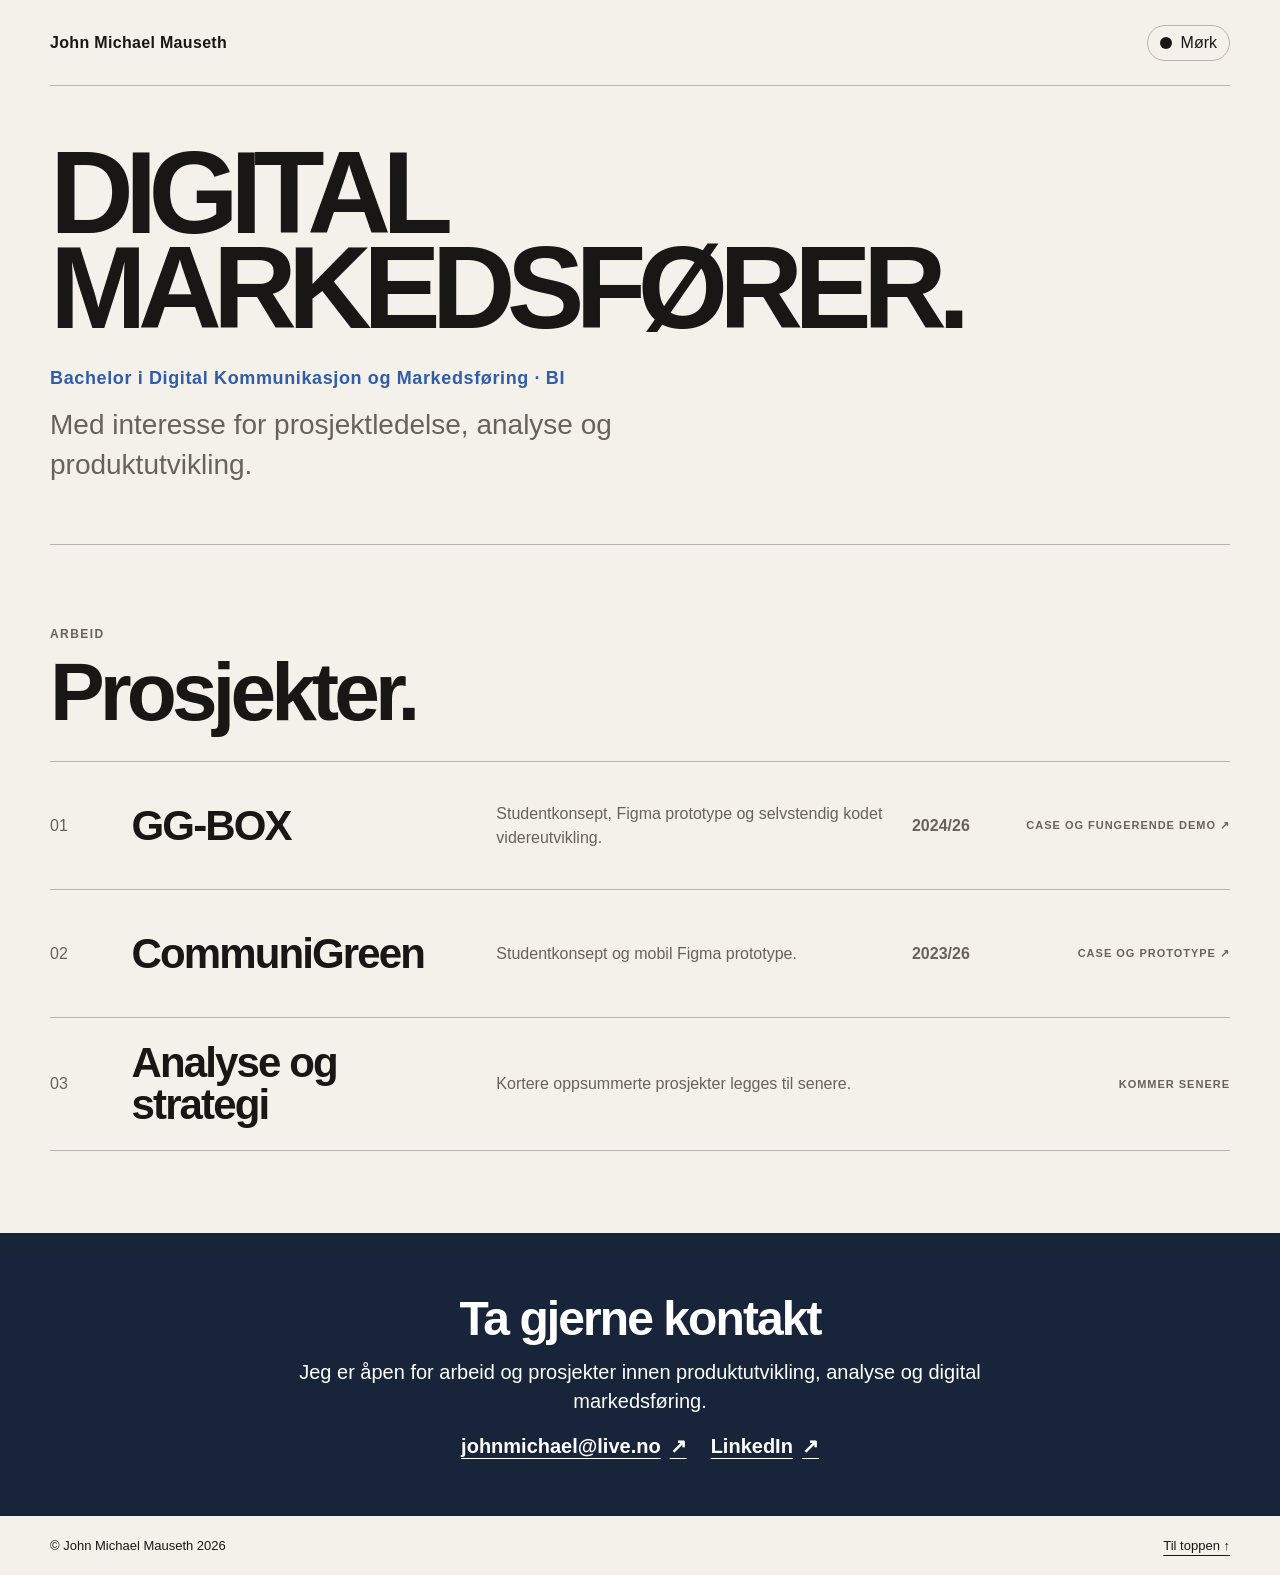
==== commit 12be1952: "CommuniGreen demo, med funksjonell navigasjonsbar" ====
--- a/index.html
+++ b/index.html
@@ -24,12 +24,12 @@
     a, button { color: inherit; font: inherit; }
     button { cursor: pointer; }
 
-    .site-header { display: grid; grid-template-columns: 1fr auto 1fr; align-items: center; gap: 24px; width: min(1180px, calc(100% - 48px)); min-height: 86px; margin: 0 auto; border-bottom: 1px solid var(--line); }
+    .site-header { display: grid; grid-template-columns: 1fr auto; align-items: center; gap: 24px; width: min(1180px, calc(100% - 48px)); min-height: 86px; margin: 0 auto; border-bottom: 1px solid var(--line); }
     .site-name { font-weight: bold; letter-spacing: .02em; text-decoration: none; }
-    .site-nav { display: flex; grid-column: 2; gap: 28px; }
-    .site-nav a, .contact-banner a, .site-footer a { text-decoration-thickness: 1px; text-underline-offset: 5px; }
-    .site-name:hover, .site-name:focus-visible, .site-nav a:hover, .site-nav a:focus-visible { color: var(--blue-highlight); }
-    .theme-toggle { display: inline-flex; grid-column: 3; justify-self: end; align-items: center; gap: 9px; border: 1px solid var(--line); border-radius: 999px; background: transparent; padding: 8px 12px; }
+    .site-name, .theme-toggle { font-size: 16px; }
+    .contact-banner a, .site-footer a { text-decoration-thickness: 1px; text-underline-offset: 5px; }
+    .site-name:hover, .site-name:focus-visible { color: var(--blue-highlight); }
+    .theme-toggle { display: inline-flex; grid-column: 2; justify-self: end; align-items: center; gap: 9px; border: 1px solid var(--line); border-radius: 999px; background: transparent; padding: 8px 12px; }
     .theme-toggle:hover, .theme-toggle:focus-visible { border-color: var(--blue-highlight); color: var(--blue-highlight); }
     .theme-icon { width: 12px; height: 12px; border-radius: 50%; background: var(--text); box-shadow: 7px 0 0 var(--background); }
 
@@ -43,12 +43,13 @@
     .eyebrow { margin: 0 0 13px; color: var(--muted); font-size: 12px; font-weight: bold; letter-spacing: .12em; text-transform: uppercase; }
     .projects-heading { margin: 0 0 32px; font-size: clamp(42px, 7vw, 82px); letter-spacing: -.06em; line-height: .92; }
     .project-list { border-top: 1px solid var(--line); }
-    .project-row { display: grid; grid-template-columns: 72px minmax(220px, .8fr) minmax(280px, 1.25fr) auto; gap: clamp(18px, 4vw, 48px); align-items: center; min-height: 128px; border-bottom: 1px solid var(--line); padding: 24px 0; text-decoration: none; }
+    .project-row { display: grid; grid-template-columns: 56px minmax(280px, 1fr) minmax(240px, 1.15fr) 72px minmax(150px, .65fr); gap: clamp(14px, 2vw, 26px); align-items: center; min-height: 128px; border-bottom: 1px solid var(--line); padding: 24px 0; text-decoration: none; }
     .project-row[href] { transition: padding 180ms ease, color 180ms ease; }
     .project-row[href]:hover, .project-row[href]:focus-visible { padding-right: 16px; padding-left: 16px; outline: 0; }
-    .project-number, .project-description, .project-status { color: var(--muted); }
-    .project-title { margin: 0; font-size: clamp(29px, 4vw, 48px); letter-spacing: -.045em; line-height: 1; }
+    .project-number, .project-description, .project-period, .project-status { color: var(--muted); }
+    .project-title { margin: 0; font-size: clamp(29px, 3.4vw, 42px); letter-spacing: -.045em; line-height: 1; }
     .project-description { margin: 0; line-height: 1.5; }
+    .project-period { font-weight: bold; }
     .project-status { font-size: 11px; font-weight: bold; letter-spacing: .09em; text-align: right; text-transform: uppercase; }
     .ggbox-row:hover .project-title, .ggbox-row:focus-visible .project-title { color: var(--orange); }
     .communigreen-row:hover .project-title, .communigreen-row:focus-visible .project-title { color: var(--green); }
@@ -63,15 +64,12 @@
     .site-footer p { margin: 0; }
 
     @media (max-width: 800px) {
-      .site-header { grid-template-columns: 1fr auto; padding: 18px 0; }
-      .site-nav { grid-column: 1 / 3; grid-row: 2; justify-content: space-between; }
-      .theme-toggle { grid-column: 2; grid-row: 1; }
+      .site-header { padding: 18px 0; }
       .project-row { grid-template-columns: 48px 1fr; }
-      .project-description, .project-status { grid-column: 2; text-align: left; }
+      .project-description, .project-period, .project-status { grid-column: 2; text-align: left; }
     }
     @media (max-width: 580px) {
       .site-header, .page-shell, .site-footer { width: min(100% - 32px, 1180px); }
-      .site-nav { gap: 16px; }
       .hero { min-height: 340px; padding: 48px 0; }
       .hero h1 { font-size: clamp(40px, 11.5vw, 46px); }
       .project-row { min-height: 0; padding: 25px 0; }
@@ -87,10 +85,6 @@
 <body>
   <header class="site-header">
     <a class="site-name" href="#topp">John Michael Mauseth</a>
-    <nav class="site-nav" aria-label="Hovedmeny">
-      <a href="#prosjekter">Prosjekter</a>
-      <a href="#kontakt">Kontakt</a>
-    </nav>
     <button class="theme-toggle" id="theme-toggle" type="button" aria-pressed="false" aria-label="Bytt til mørk modus">
       <span class="theme-icon" aria-hidden="true"></span>
       <span id="theme-label">Mørk</span>
@@ -112,19 +106,22 @@
           <a class="project-row ggbox-row" href="gg-box.html">
             <span class="project-number">01</span>
             <h3 class="project-title">GG-BOX</h3>
-            <p class="project-description">Studentkonsept, Figma-prototype og selvstendig kodet videreutvikling.</p>
+            <p class="project-description">Studentkonsept, Figma prototype og selvstendig kodet videreutvikling.</p>
+            <span class="project-period">2024/26</span>
             <span class="project-status">Case og fungerende demo ↗</span>
           </a>
           <a class="project-row communigreen-row" href="communigreen.html">
             <span class="project-number">02</span>
             <h3 class="project-title">CommuniGreen</h3>
-            <p class="project-description">Studentkonsept og mobil Figma-prototype fra 2023.</p>
+            <p class="project-description">Studentkonsept og mobil Figma prototype.</p>
+            <span class="project-period">2023/26</span>
             <span class="project-status">Case og prototype ↗</span>
           </a>
           <article class="project-row">
             <span class="project-number">03</span>
             <h3 class="project-title">Analyse og strategi</h3>
             <p class="project-description">Kortere oppsummerte prosjekter legges til senere.</p>
+            <span class="project-period" aria-hidden="true"></span>
             <span class="project-status">Kommer senere</span>
           </article>
         </div>
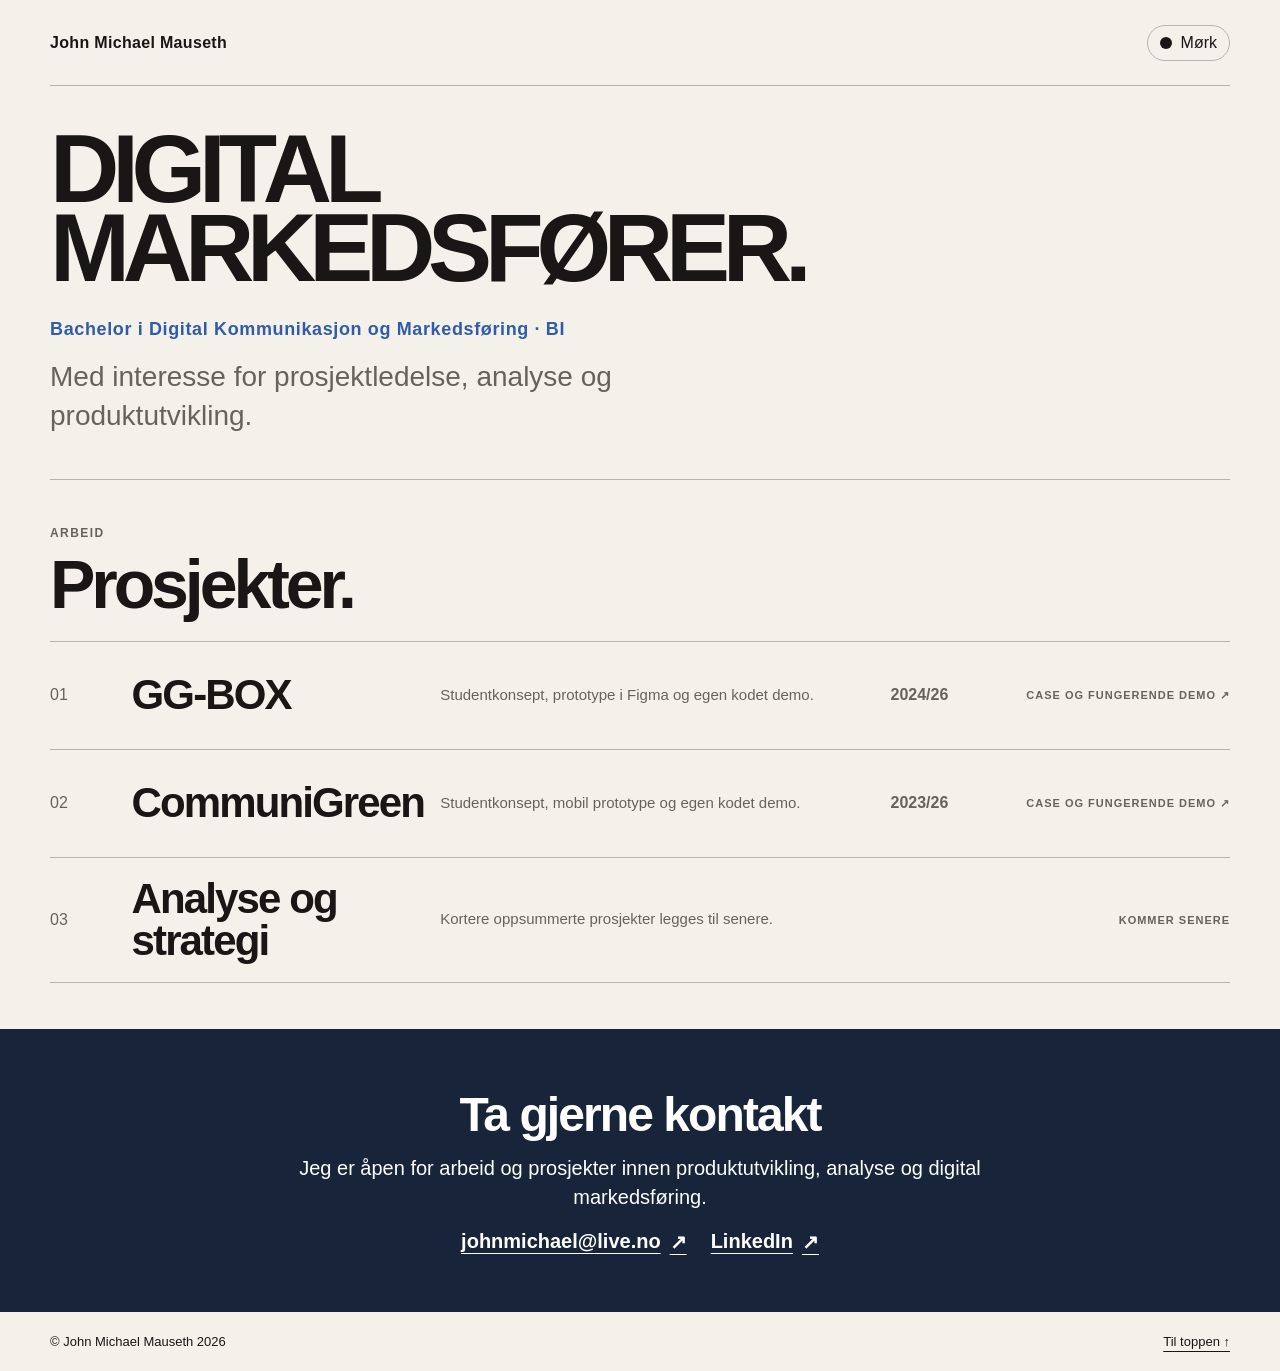
==== commit 93f26226: "Portfolio Website v1.1" ====
--- a/index.html
+++ b/index.html
@@ -3,8 +3,8 @@
 <head>
   <meta charset="UTF-8">
   <meta name="viewport" content="width=device-width, initial-scale=1.0">
-  <meta name="description" content="Portfolio for John Michael Mauseth, digital markedsfører med interesse for prosjektledelse, analyse og produktutvikling.">
-  <title>John Michael Mauseth | Portfolio</title>
+  <meta name="description" content="Portefølje for John Michael Mauseth, digital markedsfører med interesse for prosjektledelse, analyse og produktutvikling.">
+  <title>John Michael Mauseth | Portefølje</title>
   <style>
     :root {
       --background: #f4f1ea;
@@ -15,12 +15,12 @@
       --blue: #18243a;
       --blue-highlight: #315ca8;
       --orange: #c85b34;
-      --green: #2f7049;
+      --communigreen-green: #2f7049;
     }
     * { box-sizing: border-box; }
-    html { scroll-behavior: smooth; }
+    html { scroll-behavior: smooth; -webkit-text-size-adjust: 100%; text-size-adjust: 100%; }
     body { margin: 0; background: var(--background); color: var(--text); font-family: Arial, Helvetica, sans-serif; }
-    body.dark-mode { --background: #151414; --surface: #1c1a19; --text: #f4efeb; --muted: #c7bab2; --line: #4a4440; --blue-highlight: #9bb5ff; --orange: #ed794e; --green: #72c696; }
+    body.dark-mode { --background: #151414; --surface: #1c1a19; --text: #f4efeb; --muted: #c7bab2; --line: #4a4440; --blue-highlight: #9bb5ff; --orange: #ed794e; }
     a, button { color: inherit; font: inherit; }
     button { cursor: pointer; }
 
@@ -43,16 +43,24 @@
     .eyebrow { margin: 0 0 13px; color: var(--muted); font-size: 12px; font-weight: bold; letter-spacing: .12em; text-transform: uppercase; }
     .projects-heading { margin: 0 0 32px; font-size: clamp(42px, 7vw, 82px); letter-spacing: -.06em; line-height: .92; }
     .project-list { border-top: 1px solid var(--line); }
-    .project-row { display: grid; grid-template-columns: 56px minmax(280px, 1fr) minmax(240px, 1.15fr) 72px minmax(150px, .65fr); gap: clamp(14px, 2vw, 26px); align-items: center; min-height: 128px; border-bottom: 1px solid var(--line); padding: 24px 0; text-decoration: none; }
-    .project-row[href] { transition: padding 180ms ease, color 180ms ease; }
-    .project-row[href]:hover, .project-row[href]:focus-visible { padding-right: 16px; padding-left: 16px; outline: 0; }
+    .project-row { display: grid; grid-template-columns: 56px minmax(230px, .9fr) minmax(320px, 1.35fr) 78px minmax(180px, .75fr); gap: clamp(14px, 2vw, 26px); align-items: center; min-height: 128px; border-bottom: 1px solid var(--line); padding: 24px 0; text-decoration: none; }
+    .project-row[href] { transition: background-color 180ms ease, color 180ms ease; }
+    .project-row[href]:focus-visible { background: var(--surface); outline: 2px solid var(--blue-highlight); outline-offset: -2px; }
+    .project-row > * { min-width: 0; }
     .project-number, .project-description, .project-period, .project-status { color: var(--muted); }
     .project-title { margin: 0; font-size: clamp(29px, 3.4vw, 42px); letter-spacing: -.045em; line-height: 1; }
-    .project-description { margin: 0; line-height: 1.5; }
-    .project-period { font-weight: bold; }
-    .project-status { font-size: 11px; font-weight: bold; letter-spacing: .09em; text-align: right; text-transform: uppercase; }
-    .ggbox-row:hover .project-title, .ggbox-row:focus-visible .project-title { color: var(--orange); }
-    .communigreen-row:hover .project-title, .communigreen-row:focus-visible .project-title { color: var(--green); }
+    .project-description { margin: 0; font-size: 15px; line-height: 1.5; white-space: nowrap; }
+    .project-period { font-weight: bold; white-space: nowrap; }
+    .project-status { font-size: 11px; font-weight: bold; letter-spacing: .09em; text-align: right; text-transform: uppercase; white-space: nowrap; }
+    .ggbox-row:focus-visible .project-title { color: var(--orange); }
+    .communigreen-title-accent { color: inherit; transition: color 180ms ease; }
+    .communigreen-row:focus-visible .communigreen-title-accent { color: var(--communigreen-green); }
+
+    @media (hover: hover) and (pointer: fine) {
+      .project-row[href]:hover { background: var(--surface); }
+      .ggbox-row:hover .project-title { color: var(--orange); }
+      .communigreen-row:hover .communigreen-title-accent { color: var(--communigreen-green); }
+    }
 
     .contact-banner { padding: clamp(34px, 5vw, 58px) 24px; background: var(--blue); color: white; }
     .contact-content { width: min(760px, 100%); margin: 0 auto; text-align: center; }
@@ -63,17 +71,27 @@
     .site-footer { display: flex; justify-content: space-between; gap: 20px; width: min(1180px, calc(100% - 48px)); margin: 0 auto; padding: 22px 0; font-size: 13px; }
     .site-footer p { margin: 0; }
 
-    @media (max-width: 800px) {
+    @media (min-width: 1101px) and (max-height: 1000px) {
+      .hero { min-height: 360px; padding: 44px 0; }
+      .hero h1 { font-size: clamp(58px, 7.5vw, 96px); }
+      .projects { padding: 46px 0; }
+      .projects-heading { margin-bottom: 25px; font-size: clamp(44px, 5.4vw, 68px); }
+      .project-row { min-height: 108px; padding: 20px 0; }
+    }
+    @media (max-width: 1100px) {
       .site-header { padding: 18px 0; }
       .project-row { grid-template-columns: 48px 1fr; }
-      .project-description, .project-period, .project-status { grid-column: 2; text-align: left; }
+      .project-description, .project-period, .project-status { grid-column: 2; text-align: left; white-space: normal; }
     }
     @media (max-width: 580px) {
-      .site-header, .page-shell, .site-footer { width: min(100% - 32px, 1180px); }
+      .site-header, .page-shell, .site-footer { width: min(1180px, calc(100% - 32px)); }
       .hero { min-height: 340px; padding: 48px 0; }
       .hero h1 { font-size: clamp(40px, 11.5vw, 46px); }
       .project-row { min-height: 0; padding: 25px 0; }
       .site-footer { align-items: flex-start; flex-direction: column; }
+    }
+    @media (max-width: 340px) {
+      .hero h1 { font-size: 34px; }
     }
     @media (prefers-reduced-motion: reduce) {
       html { scroll-behavior: auto; }
@@ -106,16 +124,16 @@
           <a class="project-row ggbox-row" href="gg-box.html">
             <span class="project-number">01</span>
             <h3 class="project-title">GG-BOX</h3>
-            <p class="project-description">Studentkonsept, Figma prototype og selvstendig kodet videreutvikling.</p>
+            <p class="project-description">Studentkonsept, prototype i Figma og egen kodet demo.</p>
             <span class="project-period">2024/26</span>
             <span class="project-status">Case og fungerende demo ↗</span>
           </a>
           <a class="project-row communigreen-row" href="communigreen.html">
             <span class="project-number">02</span>
-            <h3 class="project-title">CommuniGreen</h3>
-            <p class="project-description">Studentkonsept og mobil Figma prototype.</p>
+            <h3 class="project-title">Communi<span class="communigreen-title-accent">Green</span></h3>
+            <p class="project-description">Studentkonsept, mobil prototype og egen kodet demo.</p>
             <span class="project-period">2023/26</span>
-            <span class="project-status">Case og prototype ↗</span>
+            <span class="project-status">Case og fungerende demo ↗</span>
           </a>
           <article class="project-row">
             <span class="project-number">03</span>
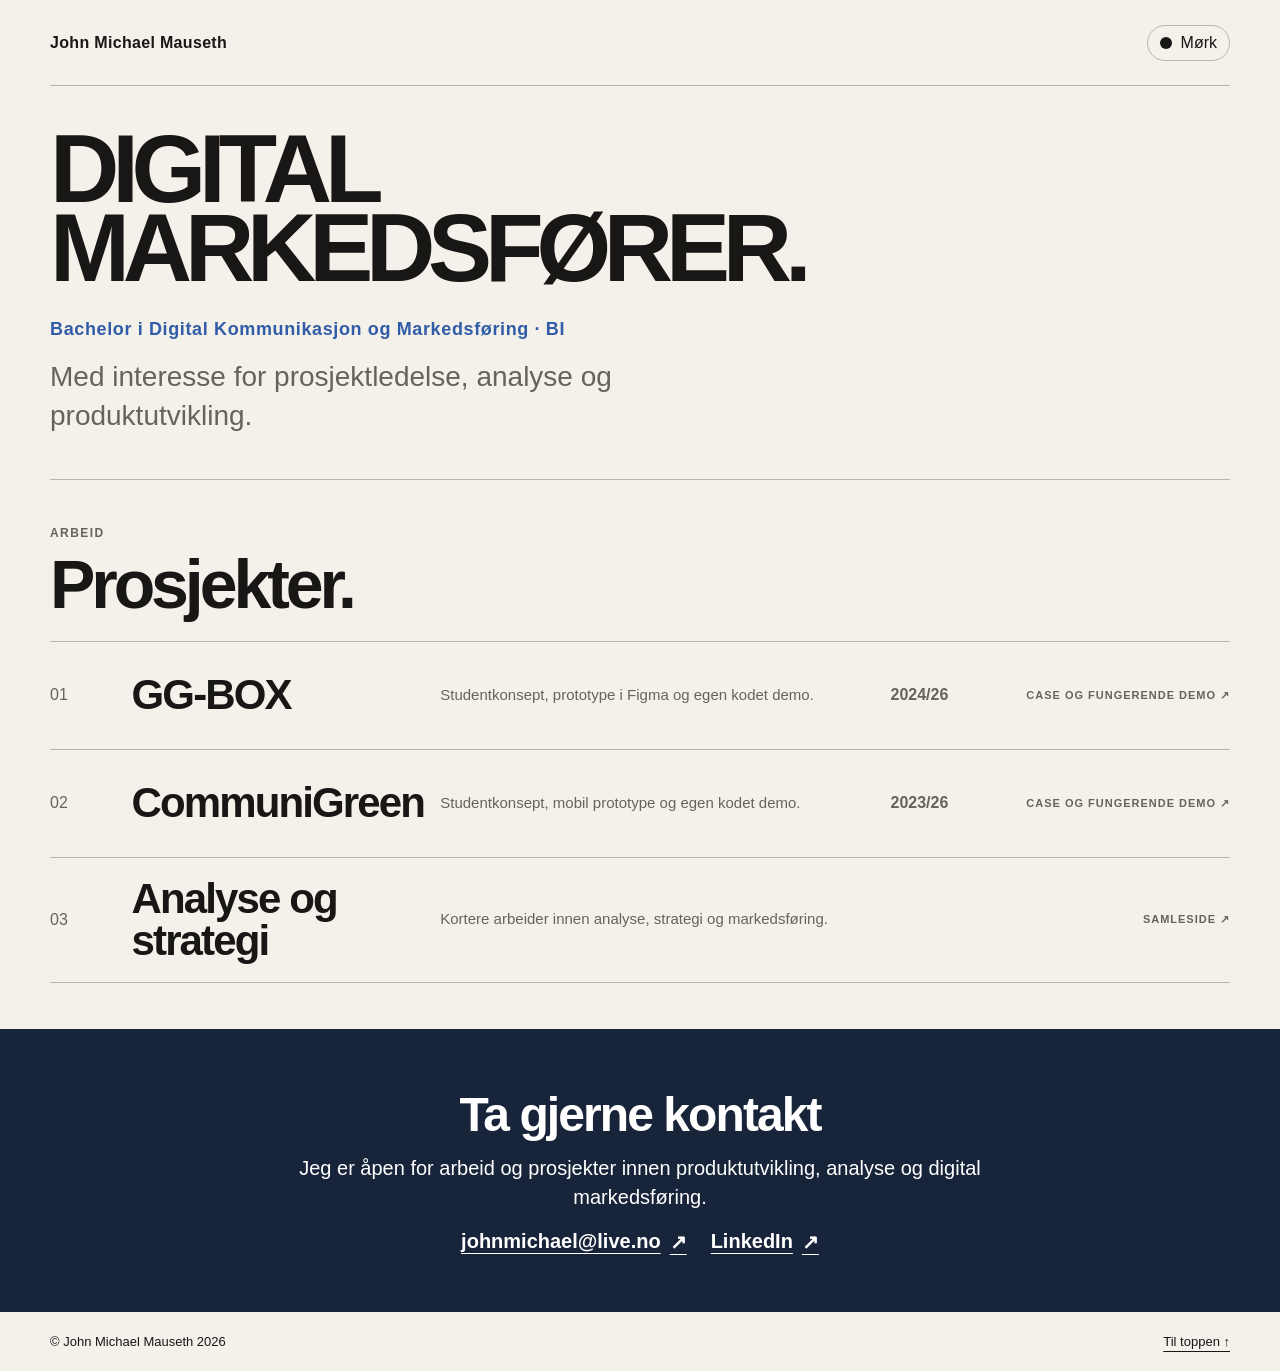
==== commit af58b75c: "Logo v1" ====
--- a/index.html
+++ b/index.html
@@ -53,6 +53,7 @@
     .project-period { font-weight: bold; white-space: nowrap; }
     .project-status { font-size: 11px; font-weight: bold; letter-spacing: .09em; text-align: right; text-transform: uppercase; white-space: nowrap; }
     .ggbox-row:focus-visible .project-title { color: var(--orange); }
+    .analysis-row:focus-visible .project-title { color: var(--blue-highlight); }
     .communigreen-title-accent { color: inherit; transition: color 180ms ease; }
     .communigreen-row:focus-visible .communigreen-title-accent { color: var(--communigreen-green); }
 
@@ -60,6 +61,7 @@
       .project-row[href]:hover { background: var(--surface); }
       .ggbox-row:hover .project-title { color: var(--orange); }
       .communigreen-row:hover .communigreen-title-accent { color: var(--communigreen-green); }
+      .analysis-row:hover .project-title { color: var(--blue-highlight); }
     }
 
     .contact-banner { padding: clamp(34px, 5vw, 58px) 24px; background: var(--blue); color: white; }
@@ -135,13 +137,13 @@
             <span class="project-period">2023/26</span>
             <span class="project-status">Case og fungerende demo ↗</span>
           </a>
-          <article class="project-row">
+          <a class="project-row analysis-row" href="analyse-strategi.html">
             <span class="project-number">03</span>
             <h3 class="project-title">Analyse og strategi</h3>
-            <p class="project-description">Kortere oppsummerte prosjekter legges til senere.</p>
+            <p class="project-description">Kortere arbeider innen analyse, strategi og markedsføring.</p>
             <span class="project-period" aria-hidden="true"></span>
-            <span class="project-status">Kommer senere</span>
-          </article>
+            <span class="project-status">Samleside ↗</span>
+          </a>
         </div>
       </section>
     </div>
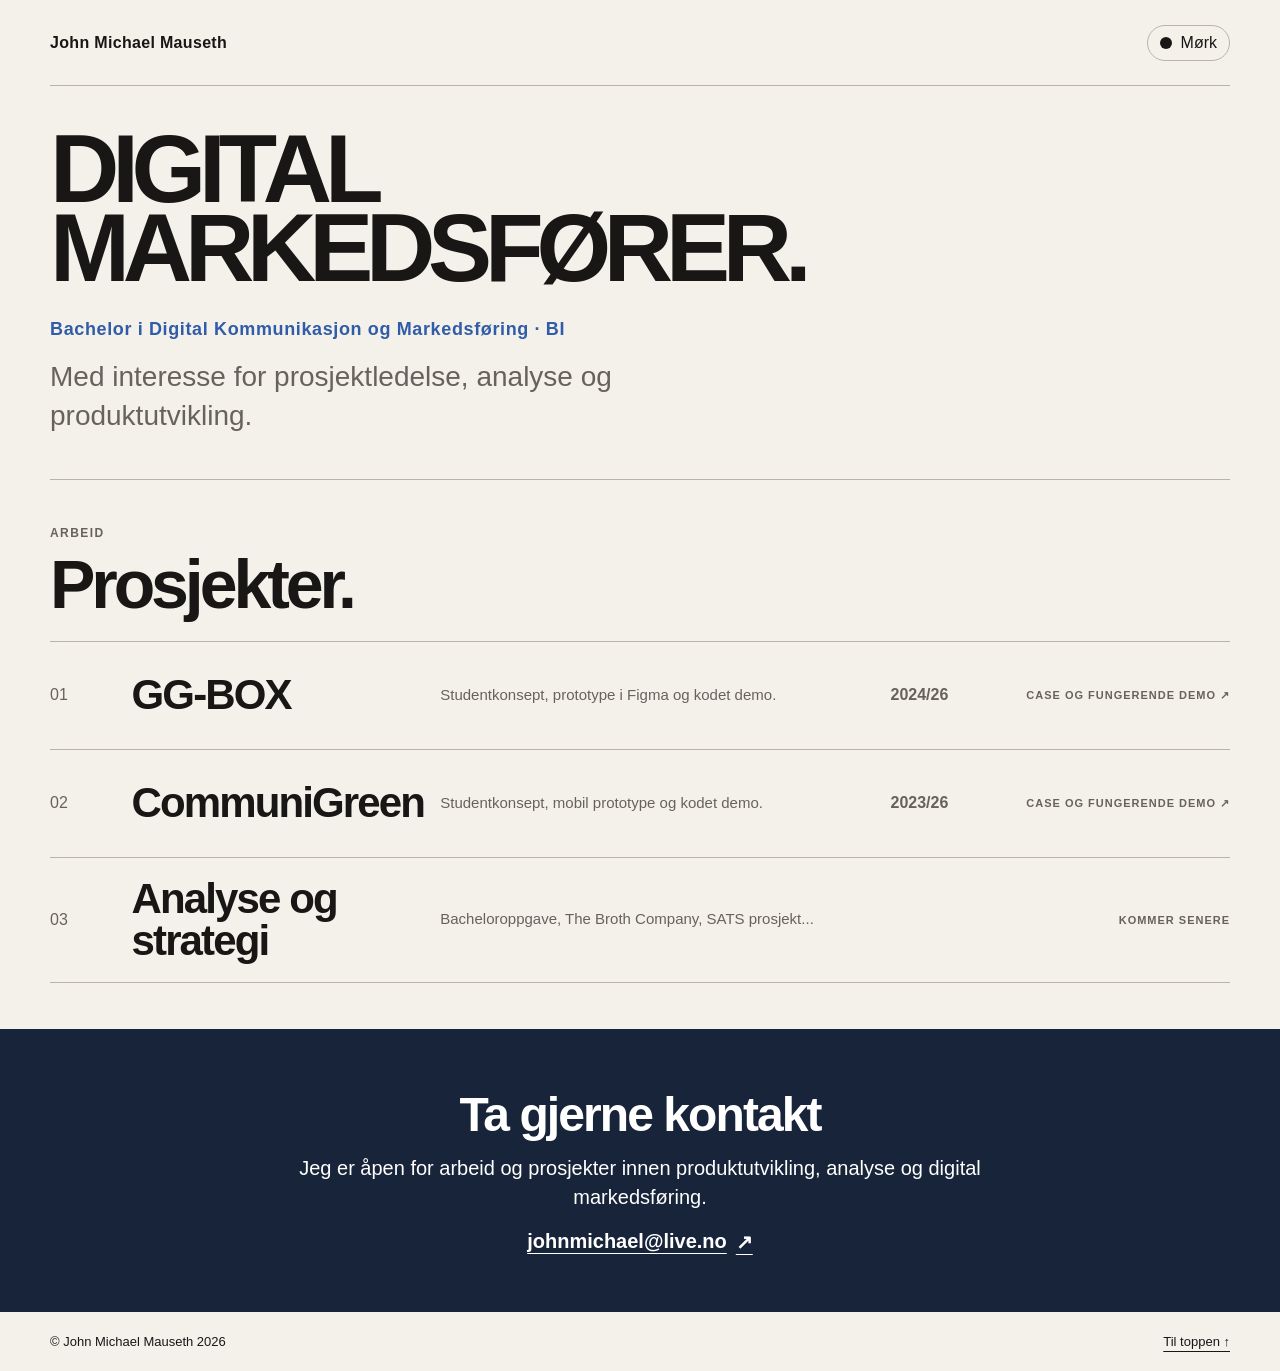
==== commit e5b20b57: "Kontaktinformasjon v1.1" ====
--- a/index.html
+++ b/index.html
@@ -53,7 +53,7 @@
     .project-period { font-weight: bold; white-space: nowrap; }
     .project-status { font-size: 11px; font-weight: bold; letter-spacing: .09em; text-align: right; text-transform: uppercase; white-space: nowrap; }
     .ggbox-row:focus-visible .project-title { color: var(--orange); }
-    .analysis-row:focus-visible .project-title { color: var(--blue-highlight); }
+    .analysis-row[href]:focus-visible .project-title { color: var(--blue-highlight); }
     .communigreen-title-accent { color: inherit; transition: color 180ms ease; }
     .communigreen-row:focus-visible .communigreen-title-accent { color: var(--communigreen-green); }
 
@@ -61,7 +61,7 @@
       .project-row[href]:hover { background: var(--surface); }
       .ggbox-row:hover .project-title { color: var(--orange); }
       .communigreen-row:hover .communigreen-title-accent { color: var(--communigreen-green); }
-      .analysis-row:hover .project-title { color: var(--blue-highlight); }
+      .analysis-row[href]:hover .project-title { color: var(--blue-highlight); }
     }
 
     .contact-banner { padding: clamp(34px, 5vw, 58px) 24px; background: var(--blue); color: white; }
@@ -126,24 +126,24 @@
           <a class="project-row ggbox-row" href="gg-box.html">
             <span class="project-number">01</span>
             <h3 class="project-title">GG-BOX</h3>
-            <p class="project-description">Studentkonsept, prototype i Figma og egen kodet demo.</p>
+            <p class="project-description">Studentkonsept, prototype i Figma og kodet demo.</p>
             <span class="project-period">2024/26</span>
             <span class="project-status">Case og fungerende demo ↗</span>
           </a>
           <a class="project-row communigreen-row" href="communigreen.html">
             <span class="project-number">02</span>
             <h3 class="project-title">Communi<span class="communigreen-title-accent">Green</span></h3>
-            <p class="project-description">Studentkonsept, mobil prototype og egen kodet demo.</p>
+            <p class="project-description">Studentkonsept, mobil prototype og kodet demo.</p>
             <span class="project-period">2023/26</span>
             <span class="project-status">Case og fungerende demo ↗</span>
           </a>
-          <a class="project-row analysis-row" href="analyse-strategi.html">
+          <article class="project-row analysis-row">
             <span class="project-number">03</span>
             <h3 class="project-title">Analyse og strategi</h3>
-            <p class="project-description">Kortere arbeider innen analyse, strategi og markedsføring.</p>
+            <p class="project-description">Bacheloroppgave, The Broth Company, SATS prosjekt...</p>
             <span class="project-period" aria-hidden="true"></span>
-            <span class="project-status">Samleside ↗</span>
-          </a>
+            <span class="project-status">Kommer senere</span>
+          </article>
         </div>
       </section>
     </div>
@@ -154,7 +154,6 @@
         <p class="contact-intro">Jeg er åpen for arbeid og prosjekter innen produktutvikling, analyse og digital markedsføring.</p>
         <div class="contact-links">
           <a href="mailto:johnmichael@live.no">johnmichael@live.no <span aria-hidden="true">↗</span></a>
-          <a href="https://www.linkedin.com/" target="_blank" rel="noreferrer">LinkedIn <span aria-hidden="true">↗</span></a>
         </div>
       </div>
     </section>
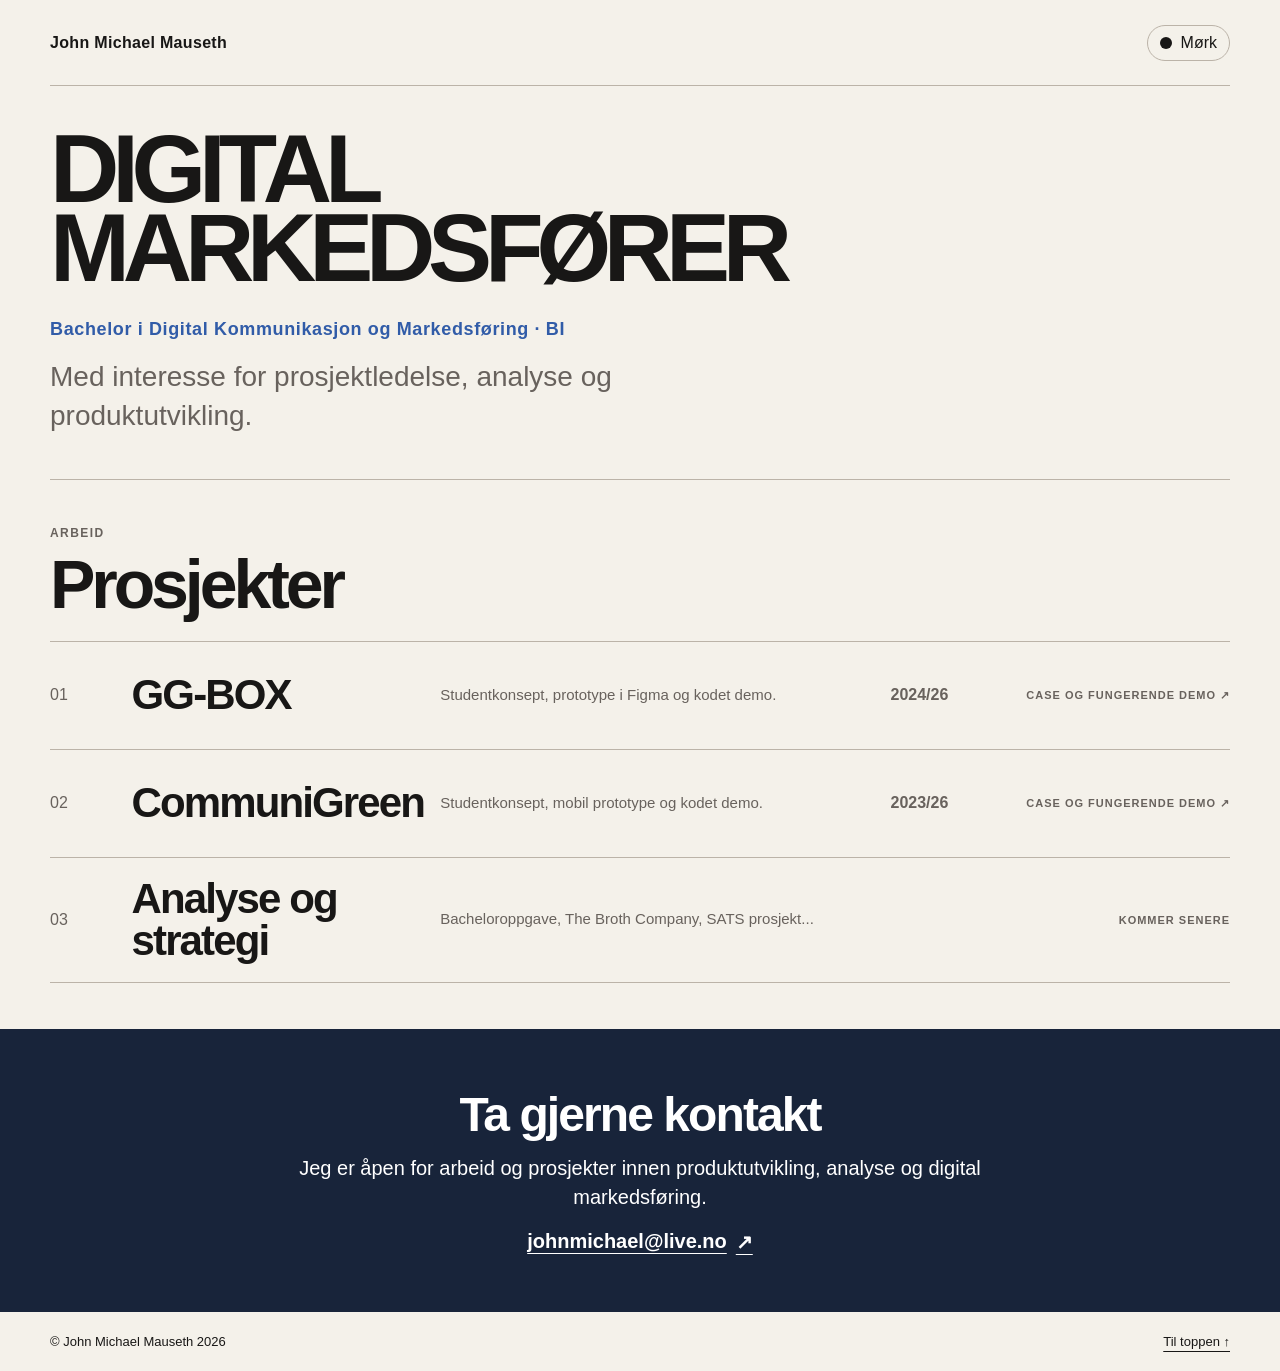
==== commit 31d29ecf: "Update index.html" ====
--- a/index.html
+++ b/index.html
@@ -114,14 +114,14 @@
   <main>
     <div class="page-shell">
       <section class="hero" id="topp">
-        <h1>DIGITAL<br>MARKEDSFØRER.</h1>
+        <h1>DIGITAL<br>MARKEDSFØRER</h1>
         <p class="hero-degree">Bachelor i Digital Kommunikasjon og Markedsføring · BI</p>
         <p class="hero-intro">Med interesse for prosjektledelse, analyse og produktutvikling.</p>
       </section>
 
       <section class="projects" id="prosjekter" aria-labelledby="projects-title">
         <p class="eyebrow">Arbeid</p>
-        <h2 class="projects-heading" id="projects-title">Prosjekter.</h2>
+        <h2 class="projects-heading" id="projects-title">Prosjekter</h2>
         <div class="project-list">
           <a class="project-row ggbox-row" href="gg-box.html">
             <span class="project-number">01</span>
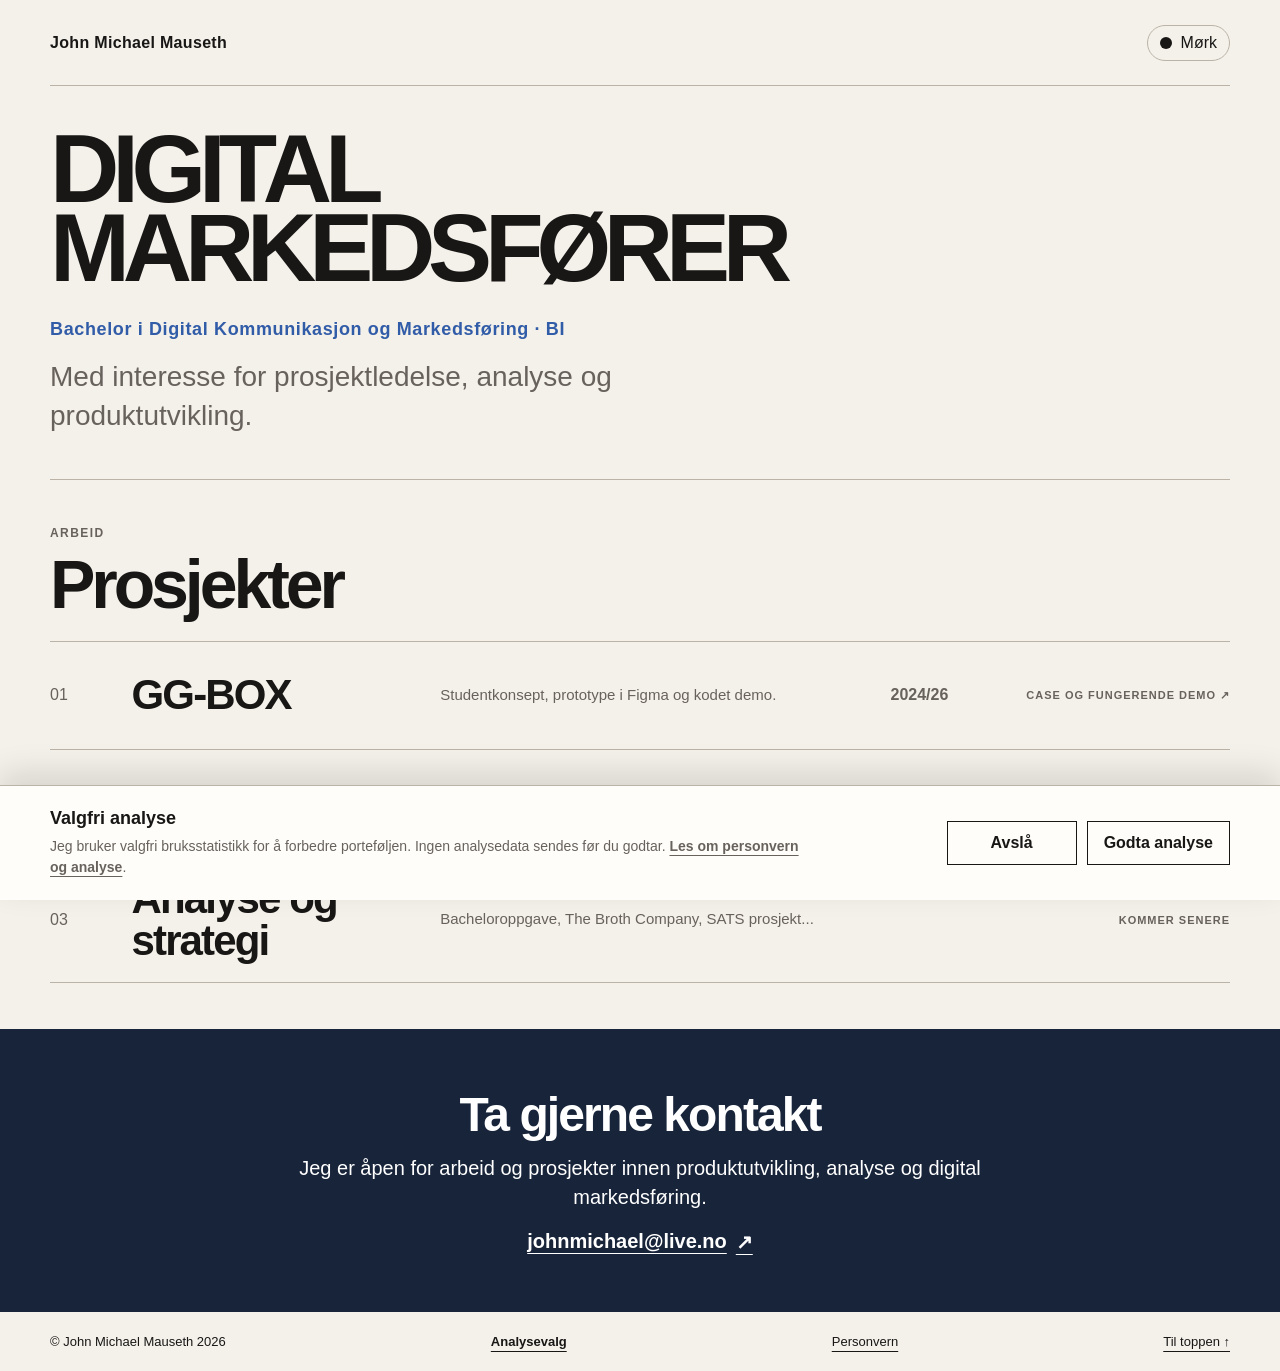
==== commit 55a05acd: "Analyse" ====
--- a/index.html
+++ b/index.html
@@ -5,6 +5,8 @@
   <meta name="viewport" content="width=device-width, initial-scale=1.0">
   <meta name="description" content="Portefølje for John Michael Mauseth, digital markedsfører med interesse for prosjektledelse, analyse og produktutvikling.">
   <title>John Michael Mauseth | Portefølje</title>
+  <link rel="stylesheet" href="analytics.css">
+  <script src="analytics.js" defer></script>
   <style>
     :root {
       --background: #f4f1ea;
@@ -102,7 +104,7 @@
   </style>
 </head>
 
-<body>
+<body data-analytics-page-type="home" data-analytics-project-id="portfolio">
   <header class="site-header">
     <a class="site-name" href="#topp">John Michael Mauseth</a>
     <button class="theme-toggle" id="theme-toggle" type="button" aria-pressed="false" aria-label="Bytt til mørk modus">
@@ -119,18 +121,18 @@
         <p class="hero-intro">Med interesse for prosjektledelse, analyse og produktutvikling.</p>
       </section>
 
-      <section class="projects" id="prosjekter" aria-labelledby="projects-title">
+      <section class="projects" id="prosjekter" aria-labelledby="projects-title" data-analytics-section="projects">
         <p class="eyebrow">Arbeid</p>
         <h2 class="projects-heading" id="projects-title">Prosjekter</h2>
         <div class="project-list">
-          <a class="project-row ggbox-row" href="gg-box.html">
+          <a class="project-row ggbox-row" href="gg-box.html" data-analytics-event="project_open" data-analytics-project-id="gg_box" data-analytics-link-location="project_list" data-analytics-cta-id="open_case">
             <span class="project-number">01</span>
             <h3 class="project-title">GG-BOX</h3>
             <p class="project-description">Studentkonsept, prototype i Figma og kodet demo.</p>
             <span class="project-period">2024/26</span>
             <span class="project-status">Case og fungerende demo ↗</span>
           </a>
-          <a class="project-row communigreen-row" href="communigreen.html">
+          <a class="project-row communigreen-row" href="communigreen.html" data-analytics-event="project_open" data-analytics-project-id="communigreen" data-analytics-link-location="project_list" data-analytics-cta-id="open_case">
             <span class="project-number">02</span>
             <h3 class="project-title">Communi<span class="communigreen-title-accent">Green</span></h3>
             <p class="project-description">Studentkonsept, mobil prototype og kodet demo.</p>
@@ -148,12 +150,12 @@
       </section>
     </div>
 
-    <section class="contact-banner" id="kontakt">
+    <section class="contact-banner" id="kontakt" data-analytics-section="contact">
       <div class="contact-content">
         <h2>Ta gjerne kontakt</h2>
         <p class="contact-intro">Jeg er åpen for arbeid og prosjekter innen produktutvikling, analyse og digital markedsføring.</p>
         <div class="contact-links">
-          <a href="mailto:johnmichael@live.no">johnmichael@live.no <span aria-hidden="true">↗</span></a>
+          <a href="mailto:johnmichael@live.no" data-analytics-event="contact_intent" data-analytics-project-id="portfolio" data-analytics-link-location="contact_section" data-analytics-contact-method="email">johnmichael@live.no <span aria-hidden="true">↗</span></a>
         </div>
       </div>
     </section>
@@ -161,6 +163,8 @@
 
   <footer class="site-footer">
     <p>© John Michael Mauseth 2026</p>
+    <button class="analytics-preferences-button" type="button" data-analytics-preferences>Analysevalg</button>
+    <a href="personvern.html">Personvern</a>
     <a href="#topp">Til toppen ↑</a>
   </footer>
 
--- a/analytics.css
+++ b/analytics.css
@@ -0,0 +1,137 @@
+.analytics-consent {
+  position: fixed;
+  z-index: 1000;
+  right: 0;
+  bottom: 0;
+  left: 0;
+  border-top: 1px solid var(--line, #bbb3a8);
+  background: var(--surface, #fffdf9);
+  color: var(--text, #181716);
+  box-shadow: 0 -12px 30px rgb(0 0 0 / 12%);
+}
+
+.analytics-consent[hidden] {
+  display: none;
+}
+
+.analytics-consent__inner {
+  display: grid;
+  grid-template-columns: minmax(0, 1fr) auto;
+  gap: 24px;
+  align-items: center;
+  width: min(1180px, calc(100% - 48px));
+  margin: 0 auto;
+  padding: 22px 0;
+}
+
+.analytics-consent__copy {
+  max-width: 760px;
+}
+
+.analytics-consent__title {
+  margin: 0 0 7px;
+  font-size: 18px;
+}
+
+.analytics-consent__text {
+  margin: 0;
+  color: var(--muted, #68625d);
+  font-size: 14px;
+  line-height: 1.5;
+}
+
+.analytics-consent__text a {
+  color: inherit;
+  font-weight: bold;
+  text-underline-offset: 4px;
+}
+
+.analytics-consent__actions {
+  display: flex;
+  flex-wrap: wrap;
+  gap: 10px;
+}
+
+.analytics-consent__button,
+.analytics-preferences-button {
+  min-height: 44px;
+  border: 1px solid currentColor;
+  background: transparent;
+  color: inherit;
+  font: inherit;
+  font-weight: bold;
+  cursor: pointer;
+}
+
+.analytics-consent__button {
+  min-width: 130px;
+  padding: 10px 16px;
+}
+
+.analytics-consent__button:hover,
+.analytics-consent__button:focus-visible,
+.analytics-preferences-button:hover,
+.analytics-preferences-button:focus-visible {
+  color: var(--blue-highlight, #315ca8);
+  outline: 2px solid currentColor;
+  outline-offset: 2px;
+}
+
+.analytics-preferences-button {
+  min-height: auto;
+  border: 0;
+  padding: 0;
+  text-decoration: underline;
+  text-decoration-thickness: 1px;
+  text-underline-offset: 5px;
+}
+
+.analytics-status {
+  position: absolute;
+  width: 1px;
+  height: 1px;
+  overflow: hidden;
+  clip: rect(0 0 0 0);
+  clip-path: inset(50%);
+  white-space: nowrap;
+}
+
+body.dark-mode .analytics-consent {
+  border-color: var(--dark-line, var(--line, #4a4440));
+  background: var(--dark-soft, var(--surface, #1c1a19));
+  color: var(--dark-text, var(--text, #f4efeb));
+}
+
+body.dark-mode .analytics-consent__text {
+  color: var(--dark-muted, var(--muted, #c7bab2));
+}
+
+@media (max-width: 720px) {
+  .analytics-consent__inner {
+    grid-template-columns: 1fr;
+    width: min(1180px, calc(100% - 32px));
+    gap: 16px;
+  }
+
+  .analytics-consent__actions {
+    display: grid;
+    grid-template-columns: 1fr 1fr;
+  }
+
+  .analytics-consent__button {
+    min-width: 0;
+  }
+}
+
+@media (max-width: 360px) {
+  .analytics-consent__actions {
+    grid-template-columns: 1fr;
+  }
+}
+
+@media (prefers-reduced-motion: reduce) {
+  .analytics-consent,
+  .analytics-consent * {
+    transition: none !important;
+  }
+}
